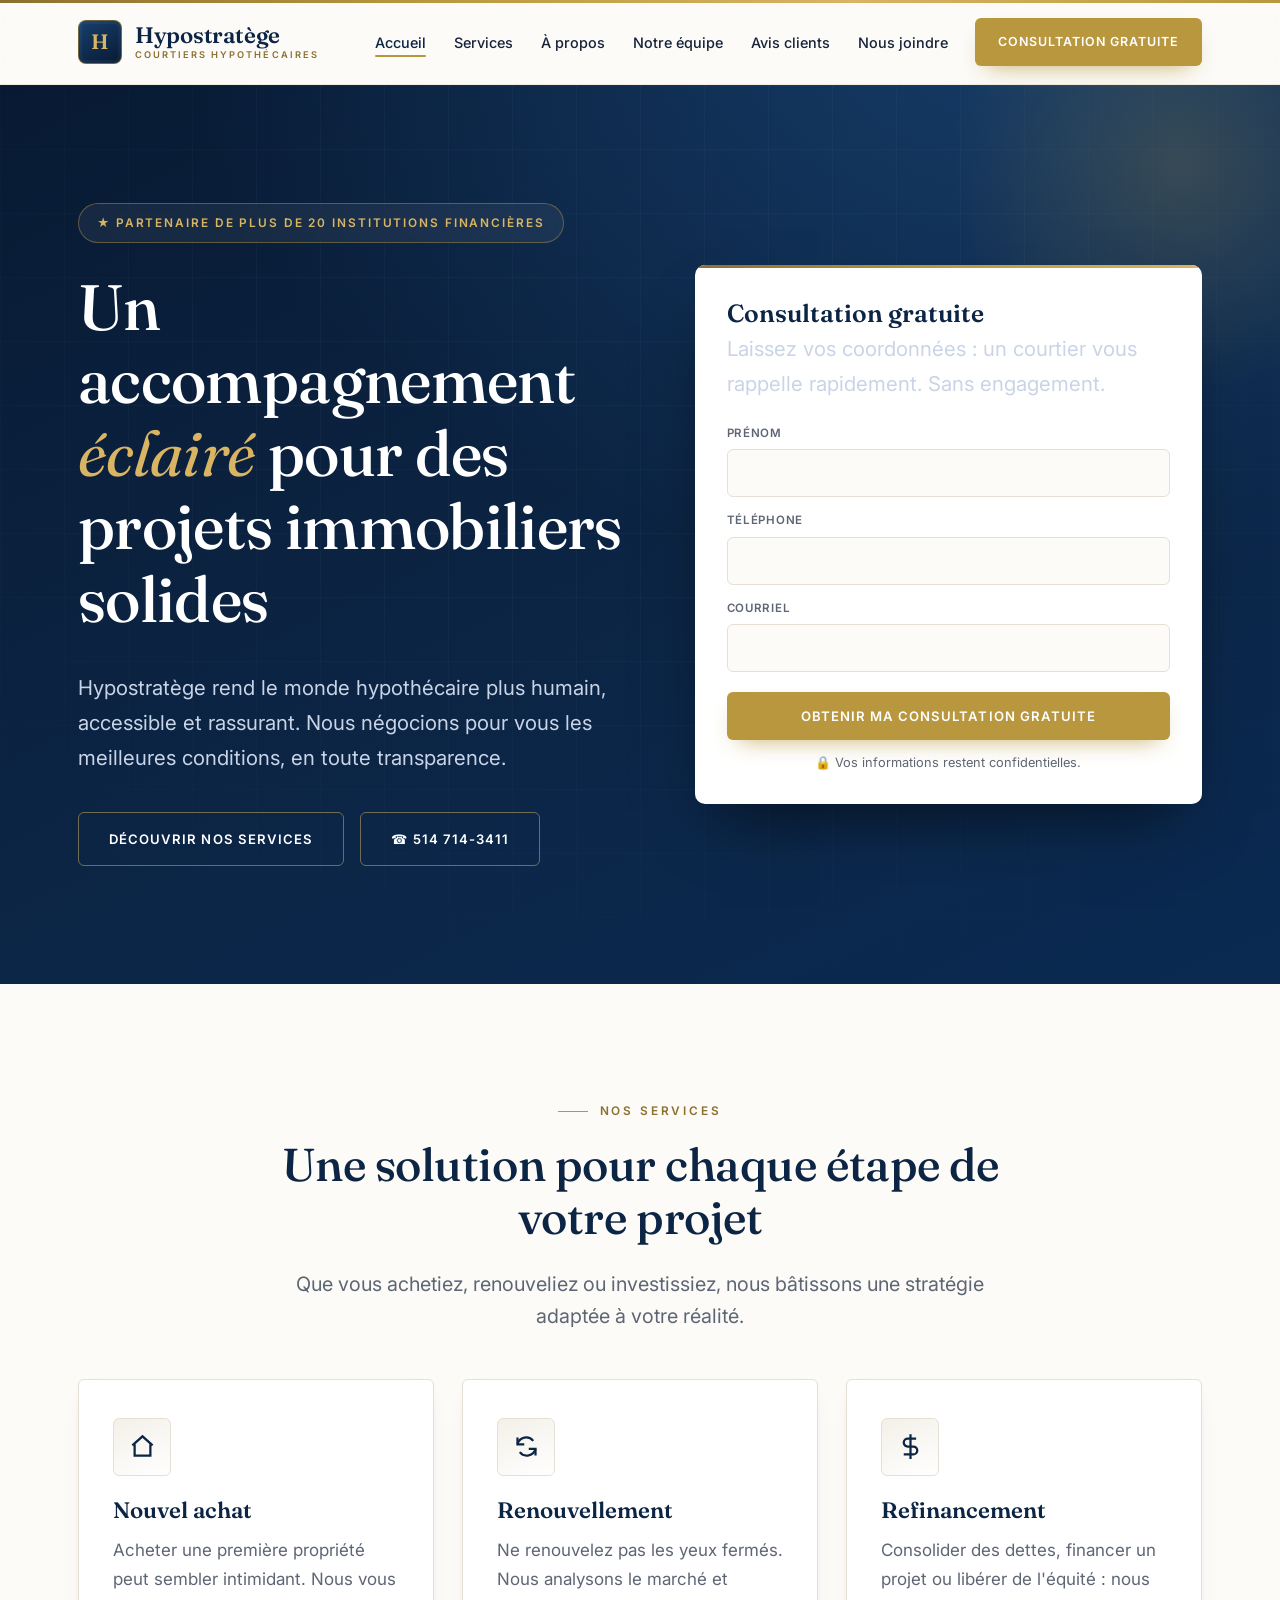
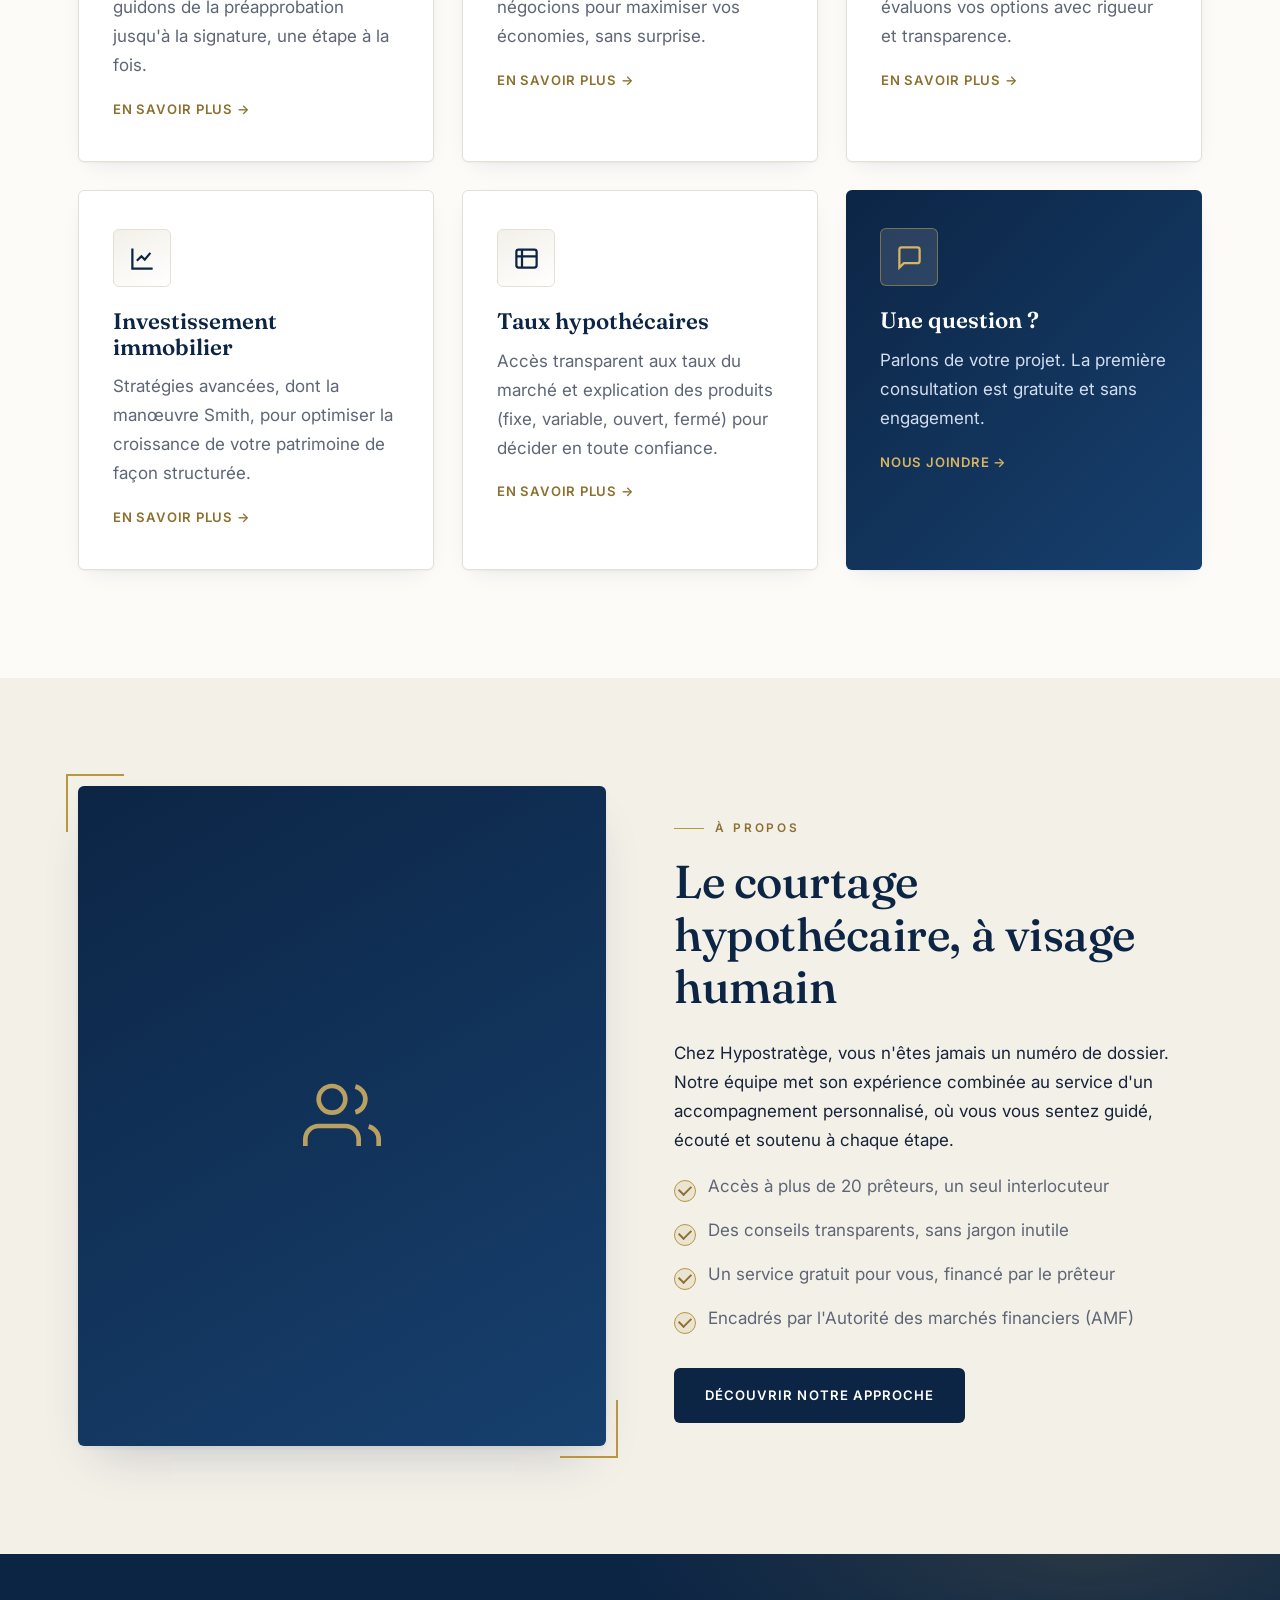
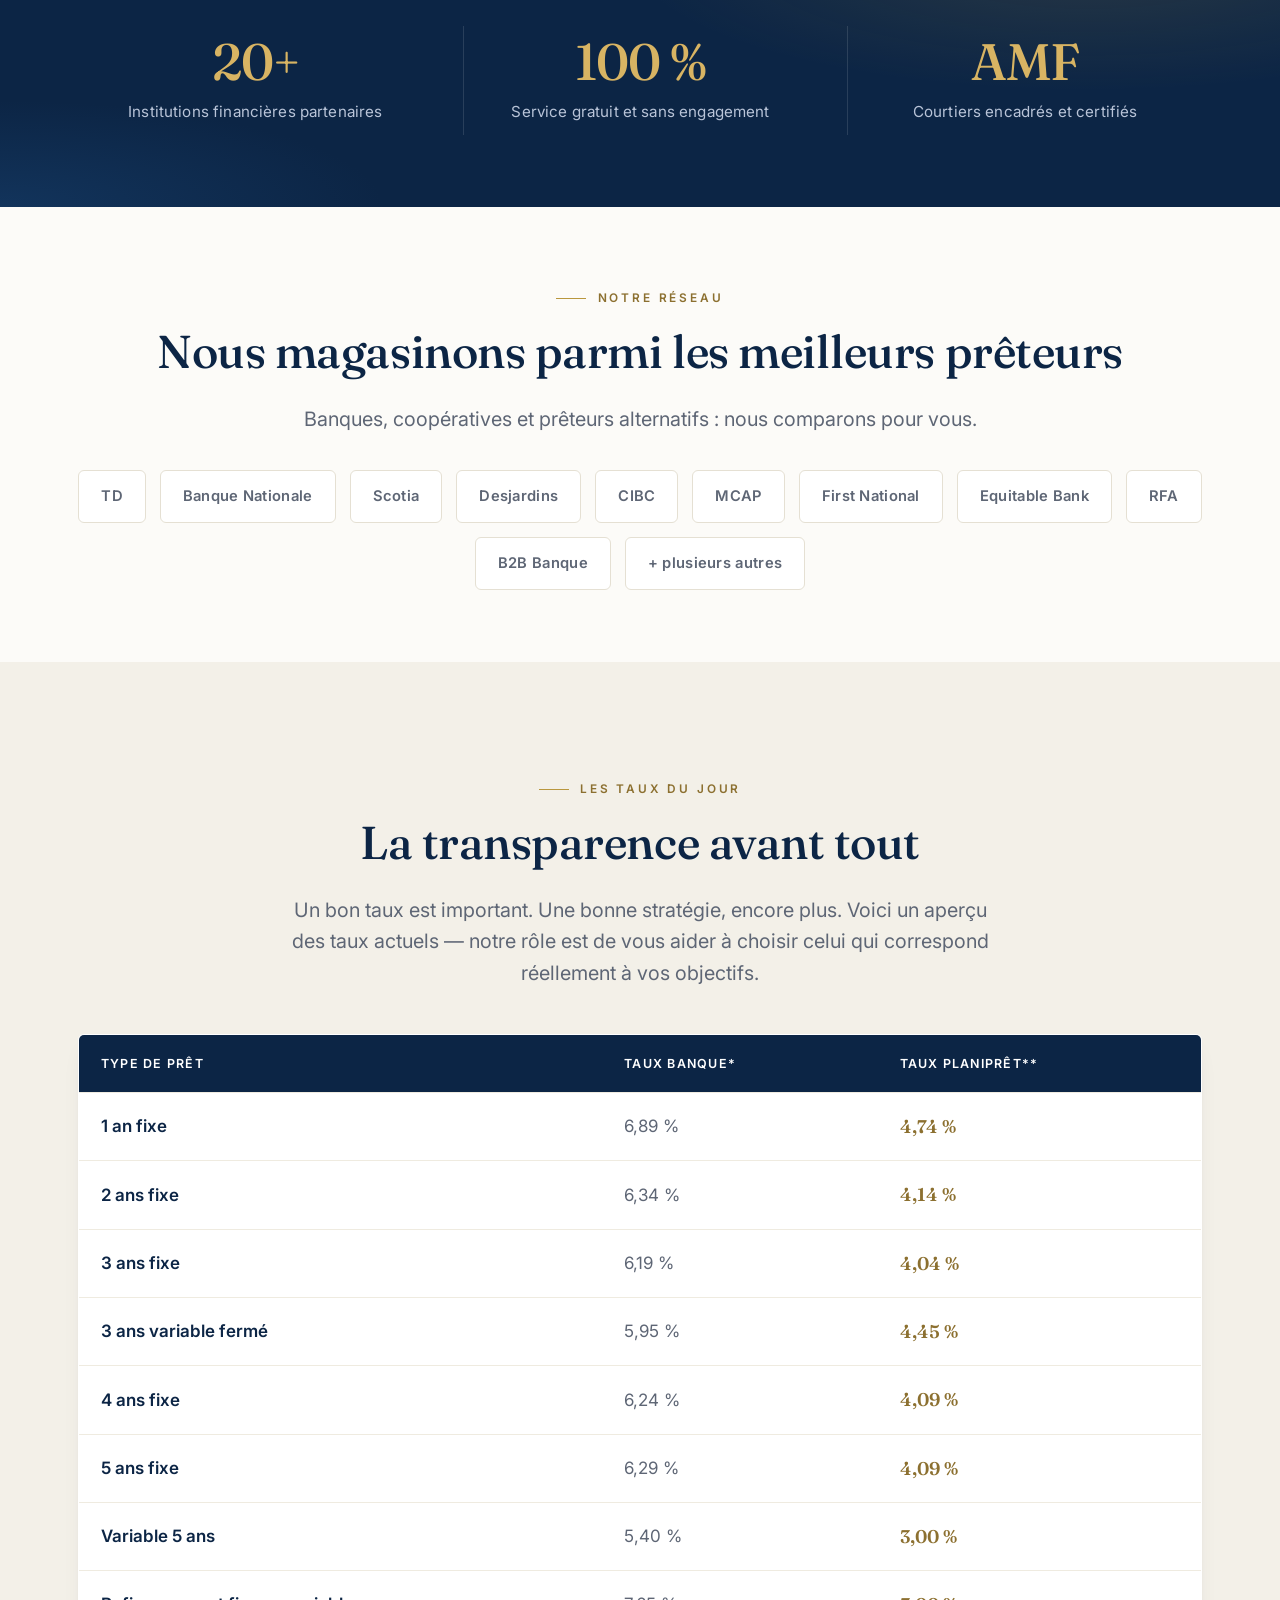
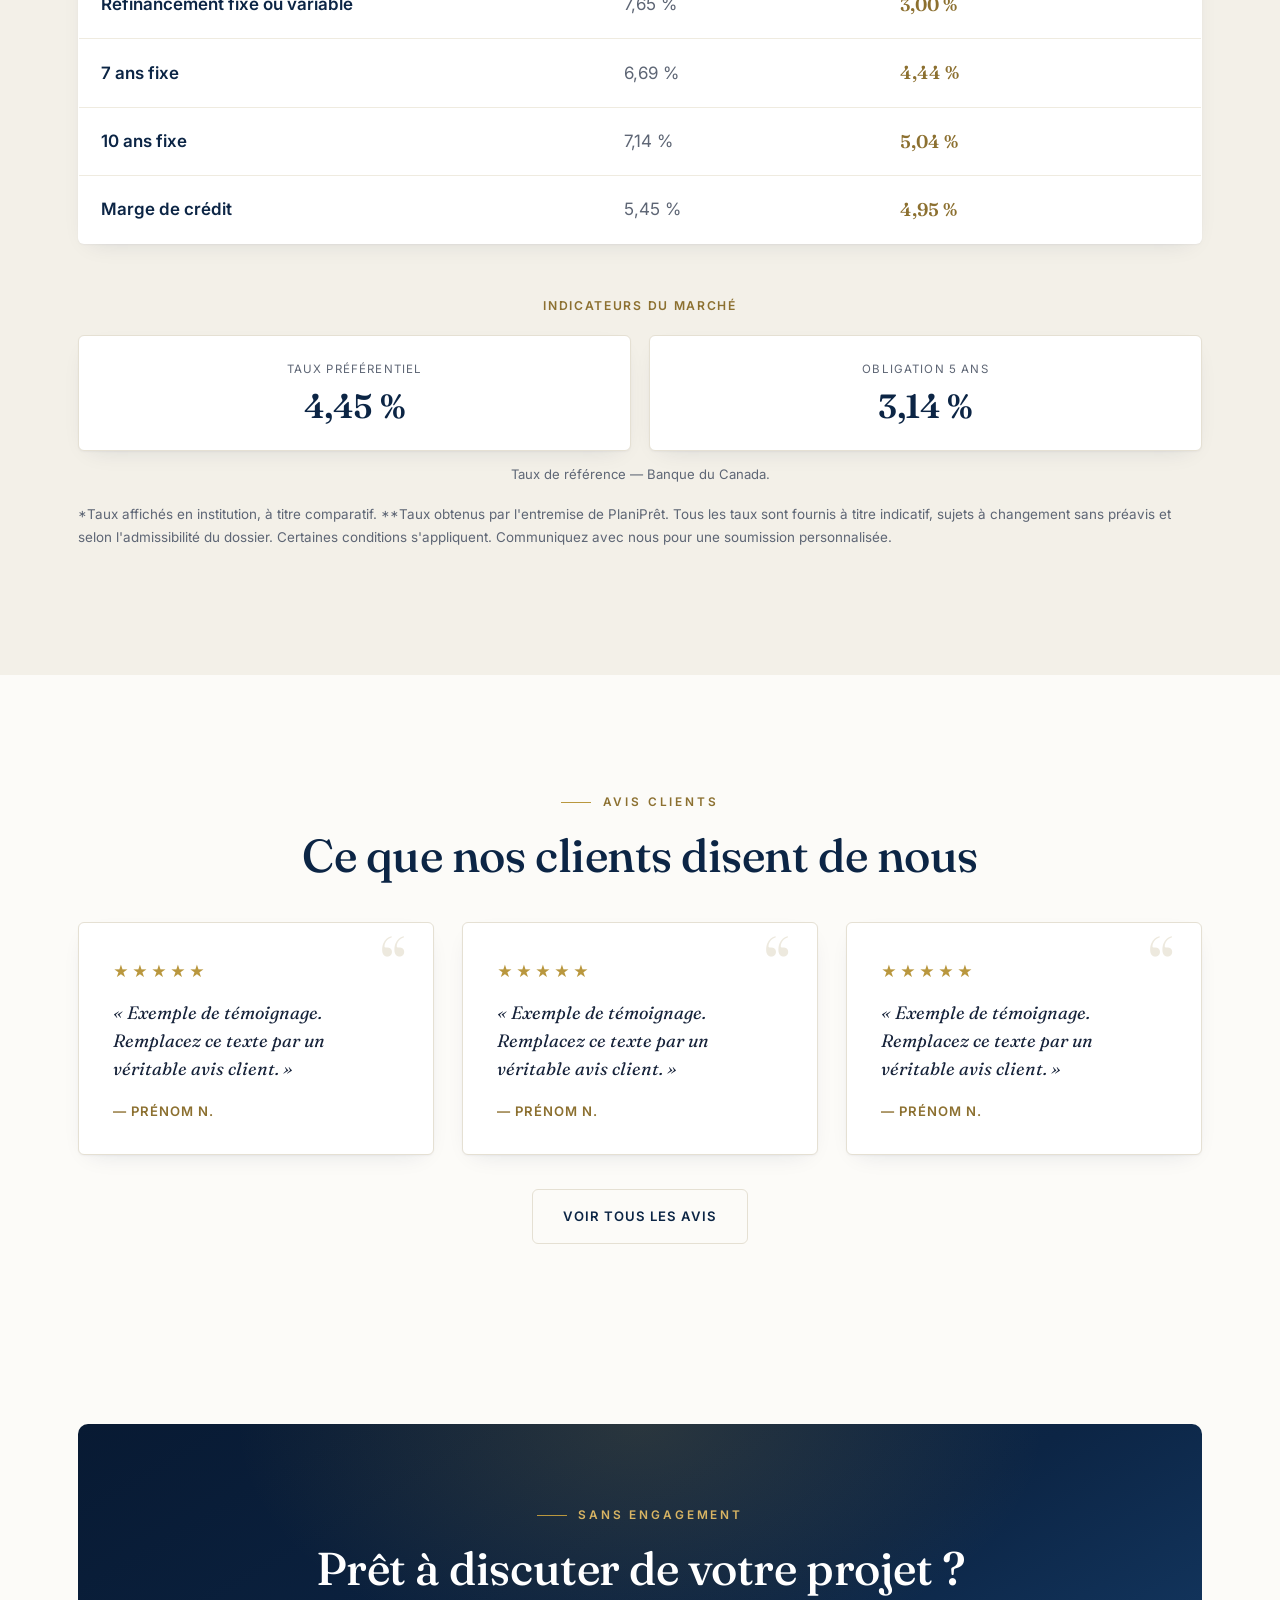
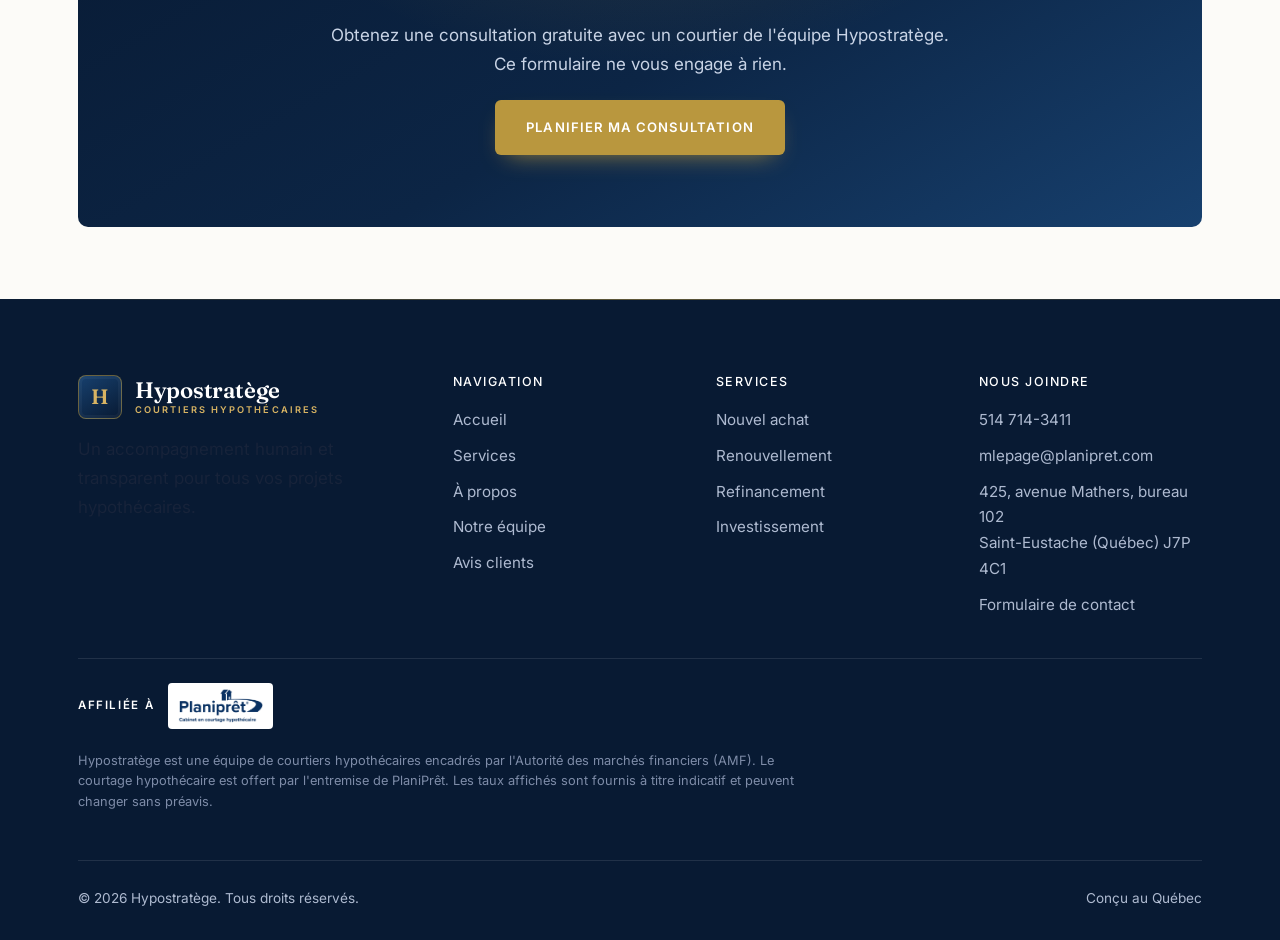
==== index.html @ 043b0aa4 "Ajoute le logo d'affiliation PlaniPret au pied de page Bloc « Affiliee a » + logo officiel PlaniPret" ====
<!DOCTYPE html>
<html lang="fr">
<head>
  <meta charset="UTF-8" />
  <meta name="viewport" content="width=device-width, initial-scale=1.0" />
  <title>Hypostratège — Courtiers hypothécaires | Accompagnement humain et éclairé</title>
  <meta name="description" content="Hypostratège, votre équipe de courtiers hypothécaires. Achat, renouvellement, refinancement et investissement immobilier. Un accompagnement humain, transparent et sur mesure." />
  <link rel="preconnect" href="https://fonts.googleapis.com" />
  <link rel="preconnect" href="https://fonts.gstatic.com" crossorigin />
  <link href="https://fonts.googleapis.com/css2?family=Fraunces:ital,opsz,wght@0,9..144,400;0,9..144,500;0,9..144,600;1,9..144,400;1,9..144,500&family=Inter:wght@400;500;600;700&display=swap" rel="stylesheet" />
  <link rel="stylesheet" href="/css/styles.css" />
</head>
<body>

  <!-- ===== EN-TÊTE ===== -->
  <header class="site-header">
    <div class="container nav">
      <a href="/" class="brand">
        <span class="brand__mark">H</span>
        <span class="brand__name">Hypostratège<small>Courtiers hypothécaires</small></span>
      </a>
      <button class="nav__toggle" aria-label="Menu"><span></span><span></span><span></span></button>
      <ul class="nav__links">
        <li><a href="/" class="is-active">Accueil</a></li>
        <li><a href="/services/">Services</a></li>
        <li><a href="/a-propos/">À propos</a></li>
        <li><a href="/notre-equipe/">Notre équipe</a></li>
        <li><a href="/avis-clients/">Avis clients</a></li>
        <li><a href="/nous-joindre/">Nous joindre</a></li>
        <li class="nav__cta"><a href="/nous-joindre/" class="btn btn--gold">Consultation gratuite</a></li>
      </ul>
    </div>
  </header>

  <!-- ===== HÉRO ===== -->
  <section class="hero">
    <div class="container hero__grid">
      <div class="hero__content">
        <span class="hero__badge">★ Partenaire de plus de 20 institutions financières</span>
        <h1>Un accompagnement <em>éclairé</em> pour des projets immobiliers solides</h1>
        <p>Hypostratège rend le monde hypothécaire plus humain, accessible et rassurant. Nous négocions pour vous les meilleures conditions, en toute transparence.</p>
        <div class="hero__actions">
          <a href="/services/" class="btn btn--ghost-light">Découvrir nos services</a>
          <a href="tel:+15147143411" class="btn btn--ghost-light">☎ 514 714-3411</a>
        </div>
      </div>

      <!-- Formulaire rapide : conversion directe depuis l'accueil -->
      <div class="hero-form">
        <h3>Consultation gratuite</h3>
        <p class="hero-form__sub">Laissez vos coordonnées : un courtier vous rappelle rapidement. Sans engagement.</p>
        <div class="form__success">✅ Merci ! Votre demande est reçue. Un courtier vous recontacte très bientôt.</div>
        <form id="contact-form" action="https://api.web3forms.com/submit" method="POST">
          <!-- ⬇️ COLLEZ ICI VOTRE CLÉ WEB3FORMS (gratuite, voir README étape 2) -->
          <input type="hidden" name="access_key" value="VOTRE_CLE_WEB3FORMS" />
          <input type="hidden" name="subject" value="Nouvelle demande de consultation — Hypostratège" />
          <input type="checkbox" name="botcheck" style="display:none" tabindex="-1" autocomplete="off" />
          <div class="field">
            <label for="hf-prenom">Prénom</label>
            <input type="text" id="hf-prenom" name="prenom" required />
          </div>
          <div class="field">
            <label for="hf-tel">Téléphone</label>
            <input type="tel" id="hf-tel" name="telephone" required />
          </div>
          <div class="field">
            <label for="hf-courriel">Courriel</label>
            <input type="email" id="hf-courriel" name="courriel" required />
          </div>
          <button type="submit" class="btn btn--gold"
            onclick="if(this.form.access_key.value.indexOf('VOTRE_CLE')!==-1){window.location.href='mailto:emeric.bergevin@hotmail.com?subject=Consultation%20gratuite&body='+encodeURIComponent('Prénom: '+document.getElementById('hf-prenom').value+'\nTéléphone: '+document.getElementById('hf-tel').value+'\nCourriel: '+document.getElementById('hf-courriel').value);return false;}">
            Obtenir ma consultation gratuite
          </button>
          <p class="form__note">🔒 Vos informations restent confidentielles.</p>
        </form>
      </div>
    </div>
  </section>

  <!-- ===== SERVICES ===== -->
  <section class="section" id="services">
    <div class="container">
      <div class="text-center" style="max-width:720px;margin:0 auto 46px;">
        <span class="eyebrow">Nos services</span>
        <h2>Une solution pour chaque étape de votre projet</h2>
        <p class="lead mx-auto">Que vous achetiez, renouveliez ou investissiez, nous bâtissons une stratégie adaptée à votre réalité.</p>
      </div>
      <div class="grid grid--3">
        <div class="card">
          <div class="card__icon"><svg viewBox="0 0 24 24" fill="none" stroke="currentColor" stroke-width="2"><path d="M3 11l9-8 9 8"/><path d="M5 10v10h14V10"/></svg></div>
          <h3>Nouvel achat</h3>
          <p>Acheter une première propriété peut sembler intimidant. Nous vous guidons de la préapprobation jusqu'à la signature, une étape à la fois.</p>
          <a href="/services/" class="card__link">En savoir plus →</a>
        </div>
        <div class="card">
          <div class="card__icon"><svg viewBox="0 0 24 24" fill="none" stroke="currentColor" stroke-width="2"><path d="M4 4v6h6"/><path d="M20 20v-6h-6"/><path d="M4 10a8 8 0 0 1 14-3M20 14a8 8 0 0 1-14 3"/></svg></div>
          <h3>Renouvellement</h3>
          <p>Ne renouvelez pas les yeux fermés. Nous analysons le marché et négocions pour maximiser vos économies, sans surprise.</p>
          <a href="/services/" class="card__link">En savoir plus →</a>
        </div>
        <div class="card">
          <div class="card__icon"><svg viewBox="0 0 24 24" fill="none" stroke="currentColor" stroke-width="2"><path d="M12 1v22"/><path d="M17 5H9.5a3.5 3.5 0 0 0 0 7h5a3.5 3.5 0 0 1 0 7H6"/></svg></div>
          <h3>Refinancement</h3>
          <p>Consolider des dettes, financer un projet ou libérer de l'équité : nous évaluons vos options avec rigueur et transparence.</p>
          <a href="/services/" class="card__link">En savoir plus →</a>
        </div>
        <div class="card">
          <div class="card__icon"><svg viewBox="0 0 24 24" fill="none" stroke="currentColor" stroke-width="2"><path d="M3 3v18h18"/><path d="M7 14l4-4 3 3 5-6"/></svg></div>
          <h3>Investissement immobilier</h3>
          <p>Stratégies avancées, dont la manœuvre Smith, pour optimiser la croissance de votre patrimoine de façon structurée.</p>
          <a href="/services/" class="card__link">En savoir plus →</a>
        </div>
        <div class="card">
          <div class="card__icon"><svg viewBox="0 0 24 24" fill="none" stroke="currentColor" stroke-width="2"><rect x="3" y="4" width="18" height="16" rx="2"/><path d="M3 10h18M8 4v16"/></svg></div>
          <h3>Taux hypothécaires</h3>
          <p>Accès transparent aux taux du marché et explication des produits (fixe, variable, ouvert, fermé) pour décider en toute confiance.</p>
          <a href="/services/" class="card__link">En savoir plus →</a>
        </div>
        <div class="card" style="background:linear-gradient(135deg,var(--royal),var(--royal-light));border:0;color:#fff;">
          <div class="card__icon" style="background:rgba(255,255,255,.12);border-color:rgba(200,162,75,.5);color:var(--gold-light);"><svg viewBox="0 0 24 24" fill="none" stroke="currentColor" stroke-width="2"><path d="M21 15a2 2 0 0 1-2 2H7l-4 4V5a2 2 0 0 1 2-2h14a2 2 0 0 1 2 2z"/></svg></div>
          <h3 style="color:#fff;">Une question ?</h3>
          <p style="color:#D4DEF0;">Parlons de votre projet. La première consultation est gratuite et sans engagement.</p>
          <a href="/nous-joindre/" class="card__link" style="color:var(--gold-light);">Nous joindre →</a>
        </div>
      </div>
    </div>
  </section>

  <!-- ===== À PROPOS (split) ===== -->
  <section class="section section--cloud">
    <div class="container split">
      <div class="split__media">
        <!-- Remplacez par une photo : <img src="/assets/images/equipe.jpg" alt="L'équipe Hypostratège"> -->
        <svg viewBox="0 0 24 24" width="80" height="80" fill="none" stroke="currentColor" stroke-width="1.4"><path d="M17 21v-2a4 4 0 0 0-4-4H5a4 4 0 0 0-4 4v2"/><circle cx="9" cy="7" r="4"/><path d="M23 21v-2a4 4 0 0 0-3-3.87M16 3.13a4 4 0 0 1 0 7.75"/></svg>
      </div>
      <div>
        <span class="eyebrow">À propos</span>
        <h2>Le courtage hypothécaire, à visage humain</h2>
        <p>Chez Hypostratège, vous n'êtes jamais un numéro de dossier. Notre équipe met son expérience combinée au service d'un accompagnement personnalisé, où vous vous sentez guidé, écouté et soutenu à chaque étape.</p>
        <ul class="list-check">
          <li>Accès à plus de 20 prêteurs, un seul interlocuteur</li>
          <li>Des conseils transparents, sans jargon inutile</li>
          <li>Un service gratuit pour vous, financé par le prêteur</li>
          <li>Encadrés par l'Autorité des marchés financiers (AMF)</li>
        </ul>
        <a href="/a-propos/" class="btn btn--royal" style="margin-top:10px;">Découvrir notre approche</a>
      </div>
    </div>
  </section>

  <!-- ===== STATISTIQUES ===== -->
  <section class="section section--royal section--tight">
    <div class="container">
      <div class="stats">
        <div><div class="stat__num">20+</div><div class="stat__label">Institutions financières partenaires</div></div>
        <div><div class="stat__num">100 %</div><div class="stat__label">Service gratuit et sans engagement</div></div>
        <div><div class="stat__num">AMF</div><div class="stat__label">Courtiers encadrés et certifiés</div></div>
      </div>
    </div>
  </section>

  <!-- ===== PRÊTEURS ===== -->
  <section class="section section--tight">
    <div class="container text-center">
      <span class="eyebrow">Notre réseau</span>
      <h2>Nous magasinons parmi les meilleurs prêteurs</h2>
      <p class="lead mx-auto" style="margin-bottom:34px;">Banques, coopératives et prêteurs alternatifs : nous comparons pour vous.</p>
      <div class="logos">
        <span>TD</span><span>Banque Nationale</span><span>Scotia</span><span>Desjardins</span>
        <span>CIBC</span><span>MCAP</span><span>First National</span><span>Equitable Bank</span>
        <span>RFA</span><span>B2B Banque</span><span>+ plusieurs autres</span>
      </div>
    </div>
  </section>

  <!-- ===== TAUX ===== -->
  <section class="section section--cloud" id="taux">
    <div class="container">
      <div class="text-center" style="max-width:700px;margin:0 auto 44px;">
        <span class="eyebrow">Les taux du jour</span>
        <h2>La transparence avant tout</h2>
        <p class="lead mx-auto">Un bon taux est important. Une bonne stratégie, encore plus. Voici un aperçu des taux actuels — notre rôle est de vous aider à choisir celui qui correspond réellement à vos objectifs.</p>
      </div>

      <!-- Tableau comparatif — lu dans le Google Sheet (modifiable sans code) -->
      <table class="rates">
        <thead>
          <tr><th>Type de prêt</th><th>Taux banque*</th><th>Taux PlaniPrêt**</th></tr>
        </thead>
        <tbody id="rates-body">
          <tr><td>1 an fixe</td><td class="rate-bank">6,89 %</td><td><strong>4,74 %</strong></td></tr>
          <tr><td>2 ans fixe</td><td class="rate-bank">6,34 %</td><td><strong>4,14 %</strong></td></tr>
          <tr><td>3 ans fixe</td><td class="rate-bank">6,19 %</td><td><strong>4,04 %</strong></td></tr>
          <tr><td>3 ans variable fermé</td><td class="rate-bank">5,95 %</td><td><strong>4,45 %</strong></td></tr>
          <tr><td>4 ans fixe</td><td class="rate-bank">6,24 %</td><td><strong>4,09 %</strong></td></tr>
          <tr><td>5 ans fixe</td><td class="rate-bank">6,29 %</td><td><strong>4,09 %</strong></td></tr>
          <tr><td>Variable 5 ans</td><td class="rate-bank">5,40 %</td><td><strong>3,00 %</strong></td></tr>
          <tr><td>Refinancement fixe ou variable</td><td class="rate-bank">7,65 %</td><td><strong>3,00 %</strong></td></tr>
          <tr><td>7 ans fixe</td><td class="rate-bank">6,69 %</td><td><strong>4,44 %</strong></td></tr>
          <tr><td>10 ans fixe</td><td class="rate-bank">7,14 %</td><td><strong>5,04 %</strong></td></tr>
          <tr><td>Marge de crédit</td><td class="rate-bank">5,45 %</td><td><strong>4,95 %</strong></td></tr>
        </tbody>
      </table>
      <p class="rate-source" id="rate-taux-source"></p>

      <!-- Indicateurs de référence — mis à jour automatiquement (Banque du Canada) -->
      <p class="rate-block-title" style="margin-top:52px;">Indicateurs du marché</p>
      <div class="rate-chips">
        <div class="rate-chip"><span class="rate-chip__label">Taux préférentiel</span><span class="rate-chip__value" data-marche="prime">4,45 %</span></div>
        <div class="rate-chip"><span class="rate-chip__label">Obligation 5 ans</span><span class="rate-chip__value" data-marche="obligation_5ans">3,14 %</span></div>
      </div>
      <p class="rate-source" id="rate-marche-source">Taux de référence — Banque du Canada.</p>

      <p class="rates-note">*Taux affichés en institution, à titre comparatif. **Taux obtenus par l'entremise de PlaniPrêt. Tous les taux sont fournis à titre indicatif, sujets à changement sans préavis et selon l'admissibilité du dossier. Certaines conditions s'appliquent. Communiquez avec nous pour une soumission personnalisée.</p>
    </div>
  </section>

  <!-- ===== TÉMOIGNAGES ===== -->
  <section class="section">
    <div class="container">
      <div class="text-center" style="margin-bottom:40px;">
        <span class="eyebrow">Avis clients</span>
        <h2>Ce que nos clients disent de nous</h2>
      </div>
      <div class="grid grid--3">
        <div class="quote"><div class="quote__stars">★★★★★</div><p>« Exemple de témoignage. Remplacez ce texte par un véritable avis client. »</p><div class="quote__author">— Prénom N.</div></div>
        <div class="quote"><div class="quote__stars">★★★★★</div><p>« Exemple de témoignage. Remplacez ce texte par un véritable avis client. »</p><div class="quote__author">— Prénom N.</div></div>
        <div class="quote"><div class="quote__stars">★★★★★</div><p>« Exemple de témoignage. Remplacez ce texte par un véritable avis client. »</p><div class="quote__author">— Prénom N.</div></div>
      </div>
      <div class="text-center" style="margin-top:34px;"><a href="/avis-clients/" class="btn btn--ghost">Voir tous les avis</a></div>
    </div>
  </section>

  <!-- ===== CTA FINAL ===== -->
  <section class="section section--tight">
    <div class="container">
      <div class="cta-band">
        <span class="eyebrow" style="color:var(--gold-light);">Sans engagement</span>
        <h2>Prêt à discuter de votre projet ?</h2>
        <p>Obtenez une consultation gratuite avec un courtier de l'équipe Hypostratège. Ce formulaire ne vous engage à rien.</p>
        <div style="margin-top:22px;"><a href="/nous-joindre/" class="btn btn--gold">Planifier ma consultation</a></div>
      </div>
    </div>
  </section>

  <!-- ===== PIED DE PAGE ===== -->
  <footer class="site-footer">
    <div class="container">
      <div class="footer-grid">
        <div class="footer-brand">
          <a href="/" class="brand"><span class="brand__mark">H</span><span class="brand__name">Hypostratège<small>Courtiers hypothécaires</small></span></a>
          <p style="margin-top:16px;max-width:34ch;">Un accompagnement humain et transparent pour tous vos projets hypothécaires.</p>
        </div>
        <div>
          <h4>Navigation</h4>
          <ul>
            <li><a href="/">Accueil</a></li>
            <li><a href="/services/">Services</a></li>
            <li><a href="/a-propos/">À propos</a></li>
            <li><a href="/notre-equipe/">Notre équipe</a></li>
            <li><a href="/avis-clients/">Avis clients</a></li>
          </ul>
        </div>
        <div>
          <h4>Services</h4>
          <ul>
            <li><a href="/services/">Nouvel achat</a></li>
            <li><a href="/services/">Renouvellement</a></li>
            <li><a href="/services/">Refinancement</a></li>
            <li><a href="/services/">Investissement</a></li>
          </ul>
        </div>
        <div>
          <h4>Nous joindre</h4>
          <ul>
            <li><a href="tel:+15147143411">514 714-3411</a></li>
            <li><a href="mailto:mlepage@planipret.com">mlepage@planipret.com</a></li>
            <li>425, avenue Mathers, bureau 102<br>Saint-Eustache (Québec) J7P 4C1</li>
            <li><a href="/nous-joindre/">Formulaire de contact</a></li>
          </ul>
        </div>
      </div>
      <div class="planipret-affiliation"><span>Affiliée à</span><img src="/assets/images/logo-planipret.jpg" alt="Planiprêt — Cabinet en courtage hypothécaire" /></div>
      <p class="footer-disclaimer">Hypostratège est une équipe de courtiers hypothécaires encadrés par l'Autorité des marchés financiers (AMF). Le courtage hypothécaire est offert par l'entremise de PlaniPrêt. Les taux affichés sont fournis à titre indicatif et peuvent changer sans préavis.</p>
      <div class="footer-bottom">
        <span>© <span id="year">2026</span> Hypostratège. Tous droits réservés.</span>
        <span>Conçu au Québec</span>
      </div>
    </div>
  </footer>

  <script src="/js/main.js"></script>
  <script src="/js/rates.js"></script>
</body>
</html>
---- css/styles.css ----
/* =========================================================
   Hypostratège — Feuille de style principale
   Direction artistique : cabinet privé / étude d'avocats
   Palette : navy profond + or patiné sur base ivoire
   Typo : Fraunces (serif éditorial) + Inter (interface)
   ========================================================= */

:root {
  /* Couleurs */
  --royal: #0C2545;
  --royal-dark: #081A33;
  --royal-light: #17406E;
  --gold: #B9973E;
  --gold-light: #D8B463;
  --gold-dark: #8C7030;
  --ink: #17233A;
  --muted: #5E6675;
  --paper: #FCFBF8;
  --cloud: #F3F0E8;
  --stone: #EDE9DE;
  --line: #E5E0D3;
  --line-soft: #EFEBE0;

  /* Rayons & ombres */
  --radius: 6px;
  --radius-lg: 10px;
  --shadow-sm: 0 1px 2px rgba(12,37,69,.04), 0 8px 24px -12px rgba(12,37,69,.14);
  --shadow: 0 2px 4px rgba(12,37,69,.05), 0 24px 48px -20px rgba(12,37,69,.22);

  /* Layout */
  --max: 1180px;

  /* Typographie */
  --font-display: 'Fraunces', 'Georgia', 'Times New Roman', serif;
  --font-sans: 'Inter', system-ui, -apple-system, 'Segoe UI', sans-serif;

  /* Rythme */
  --ease: cubic-bezier(.22,.61,.36,1);
}

* { box-sizing: border-box; }

html { scroll-behavior: smooth; }

body {
  margin: 0;
  font-family: var(--font-sans);
  color: var(--ink);
  background: var(--paper);
  line-height: 1.7;
  font-size: 17px;
  -webkit-font-smoothing: antialiased;
  text-rendering: optimizeLegibility;
}

/* Fine ligne d'or en haut de page (signature discrète) */
body::before {
  content: "";
  position: fixed; top: 0; left: 0; right: 0; height: 3px; z-index: 100;
  background: linear-gradient(90deg, var(--gold-dark), var(--gold), var(--gold-light), var(--gold));
}

h1, h2, h3, h4 {
  font-family: var(--font-display);
  color: var(--royal);
  line-height: 1.14;
  margin: 0 0 .55em;
  font-weight: 500;
  letter-spacing: -0.01em;
  font-optical-sizing: auto;
}

h1 { font-size: clamp(2.4rem, 5.2vw, 4rem); font-weight: 500; }
h2 { font-size: clamp(1.9rem, 3.6vw, 2.9rem); }
h3 { font-size: 1.4rem; font-weight: 600; letter-spacing: 0; }

p { margin: 0 0 1.1rem; color: var(--ink); }

a { color: var(--royal-light); text-decoration: none; transition: color .2s var(--ease); }
a:hover { color: var(--gold-dark); }

img { max-width: 100%; display: block; }

.container {
  width: 100%;
  max-width: var(--max);
  margin: 0 auto;
  padding: 0 28px;
}

.section { padding: 108px 0; }
.section--tight { padding: 72px 0; }
.section--cloud { background: var(--cloud); }
.section--royal { background: var(--royal); color: #fff; position: relative; overflow: hidden; }
.section--royal::before {
  content: ""; position: absolute; inset: 0;
  background:
    radial-gradient(60% 90% at 85% 0%, rgba(184,151,62,.16), transparent 60%),
    radial-gradient(50% 70% at 0% 100%, rgba(23,64,110,.55), transparent 60%);
  pointer-events: none;
}
.section--royal > * { position: relative; z-index: 1; }
.section--royal h2, .section--royal h3 { color: #fff; }
.section--royal p { color: #C4CFE2; }

/* Surligne éditoriale */
.eyebrow {
  display: inline-flex;
  align-items: center;
  gap: .7rem;
  font-family: var(--font-sans);
  font-size: .74rem;
  letter-spacing: .24em;
  text-transform: uppercase;
  color: var(--gold-dark);
  font-weight: 600;
  margin-bottom: 1.1rem;
}
.eyebrow::before {
  content: "";
  width: 30px; height: 1px;
  background: var(--gold);
  display: inline-block;
}
.section--royal .eyebrow { color: var(--gold-light); }
.section--royal .eyebrow::before { background: var(--gold-light); }

.lead { font-size: 1.24rem; line-height: 1.6; color: var(--muted); max-width: 760px; font-weight: 400; }
.section--royal .lead { color: #C4CFE2; }

.text-center { text-align: center; }
.text-center .eyebrow { justify-content: center; }
.mx-auto { margin-left: auto; margin-right: auto; }

/* ---------- Boutons ---------- */
.btn {
  position: relative;
  display: inline-flex;
  align-items: center;
  gap: .55rem;
  font-family: var(--font-sans);
  font-weight: 600;
  font-size: .82rem;
  letter-spacing: .08em;
  text-transform: uppercase;
  padding: 15px 30px;
  border-radius: var(--radius);
  border: 1px solid transparent;
  cursor: pointer;
  transition: transform .25s var(--ease), box-shadow .25s var(--ease), background .25s var(--ease), color .25s var(--ease), border-color .25s var(--ease);
}
.btn--gold { background: var(--gold); color: #fff; box-shadow: 0 10px 24px -12px rgba(184,151,62,.9); }
.btn--gold:hover { background: var(--gold-dark); color: #fff; transform: translateY(-2px); box-shadow: 0 16px 30px -12px rgba(184,151,62,.9); }
.btn--royal { background: var(--royal); color: #fff; }
.btn--royal:hover { background: var(--royal-light); color: #fff; transform: translateY(-2px); }
.btn--ghost { background: transparent; color: var(--royal); border-color: var(--line); }
.btn--ghost:hover { background: var(--royal); color: #fff; border-color: var(--royal); }
.btn--ghost-light { background: transparent; color: #fff; border-color: rgba(216,180,99,.5); }
.btn--ghost-light:hover { background: var(--gold); color: #fff; border-color: var(--gold); }

/* ---------- En-tête / navigation ---------- */
.site-header {
  position: sticky;
  top: 0;
  z-index: 50;
  background: rgba(252,251,248,.82);
  backdrop-filter: saturate(180%) blur(14px);
  border-bottom: 1px solid var(--line-soft);
}
.nav {
  display: flex;
  align-items: center;
  justify-content: space-between;
  height: 84px;
}
.brand {
  display: flex;
  align-items: center;
  gap: .8rem;
  font-family: var(--font-display);
  font-weight: 600;
  font-size: 1.4rem;
  color: var(--royal);
  letter-spacing: -0.01em;
}
.brand:hover { color: var(--royal); }
.brand__mark {
  width: 44px; height: 44px;
  border-radius: 8px;
  background: linear-gradient(150deg, var(--royal-light), var(--royal-dark));
  color: var(--gold-light);
  display: grid; place-items: center;
  font-family: var(--font-display);
  font-weight: 600; font-size: 1.3rem;
  border: 1px solid rgba(184,151,62,.55);
  box-shadow: inset 0 0 0 3px rgba(255,255,255,.04);
}
.brand__name { line-height: 1.05; }
.brand__name small { display: block; font-family: var(--font-sans); font-size: .58rem; letter-spacing: .22em; text-transform: uppercase; color: var(--gold-dark); font-weight: 600; margin-top: 3px; }

.nav__links {
  display: flex;
  align-items: center;
  gap: 2px;
  list-style: none;
  margin: 0; padding: 0;
}
.nav__links a:not(.btn) {
  position: relative;
  font-family: var(--font-sans);
  font-weight: 500;
  font-size: .9rem;
  color: var(--ink);
  padding: 10px 13px;
}
.nav__links a:not(.btn)::after {
  content: ""; position: absolute; left: 13px; right: 13px; bottom: 4px;
  height: 1.5px; background: var(--gold); border-radius: 2px;
  transform: scaleX(0); transform-origin: left; transition: transform .28s var(--ease);
}
.nav__links a:not(.btn):hover { color: var(--royal); }
.nav__links a:not(.btn):hover::after { transform: scaleX(1); }
.nav__links a.is-active { color: var(--royal); }
.nav__links a.is-active::after { transform: scaleX(1); }
.nav__cta { margin-left: 12px; }
.nav__cta a { font-size: .78rem; padding: 12px 22px; }

.nav__toggle {
  display: none;
  background: none; border: 0; cursor: pointer;
  width: 46px; height: 46px;
  flex-direction: column; gap: 5px; justify-content: center; align-items: center;
}
.nav__toggle span { width: 26px; height: 2px; background: var(--royal); border-radius: 2px; transition: transform .25s var(--ease), opacity .2s var(--ease); }
.nav__toggle.is-open span:nth-child(1) { transform: translateY(7px) rotate(45deg); }
.nav__toggle.is-open span:nth-child(2) { opacity: 0; }
.nav__toggle.is-open span:nth-child(3) { transform: translateY(-7px) rotate(-45deg); }

/* ---------- Héro ---------- */
.hero {
  position: relative;
  background:
    radial-gradient(120% 120% at 80% -10%, rgba(23,64,110,.9), transparent 55%),
    linear-gradient(155deg, var(--royal-dark) 0%, var(--royal) 55%, #0A2A52 100%);
  color: #fff;
  overflow: hidden;
}
/* Trame de lignes fines très discrète */
.hero::before {
  content: ""; position: absolute; inset: 0;
  background-image:
    linear-gradient(rgba(255,255,255,.028) 1px, transparent 1px),
    linear-gradient(90deg, rgba(255,255,255,.028) 1px, transparent 1px);
  background-size: 64px 64px;
  mask-image: radial-gradient(80% 80% at 50% 30%, #000 40%, transparent 100%);
}
.hero::after {
  content: "";
  position: absolute; right: -140px; top: -160px;
  width: 480px; height: 480px; border-radius: 50%;
  background: radial-gradient(circle, rgba(184,151,62,.22), transparent 68%);
}
.hero .container { position: relative; z-index: 1; padding-top: 118px; padding-bottom: 118px; }
.hero h1 { color: #fff; max-width: 15ch; }
.hero h1 em { font-style: italic; color: var(--gold-light); font-weight: 400; }
.hero p { color: #C9D4E6; font-size: 1.28rem; max-width: 580px; }
.hero__actions { display: flex; gap: 16px; flex-wrap: wrap; margin-top: 36px; }
.hero__badge {
  display: inline-flex; align-items: center; gap: .55rem;
  background: rgba(255,255,255,.06);
  border: 1px solid rgba(184,151,62,.45);
  color: var(--gold-light);
  font-family: var(--font-sans); font-weight: 600; font-size: .74rem;
  letter-spacing: .16em; text-transform: uppercase;
  padding: 9px 18px; border-radius: 999px; margin-bottom: 28px;
  backdrop-filter: blur(4px);
}

/* Héro en deux colonnes : texte + formulaire rapide */
.hero__grid { display: grid; grid-template-columns: 1.05fr .95fr; gap: 56px; align-items: center; }
.hero__content { max-width: 620px; }

.hero-form {
  position: relative;
  background: #fff; color: var(--ink);
  border-radius: var(--radius-lg);
  padding: 34px 32px 30px;
  box-shadow: 0 34px 64px -26px rgba(0,0,0,.6);
  overflow: hidden;
}
.hero-form::before { content: ""; position: absolute; top: 0; left: 0; right: 0; height: 3px; background: linear-gradient(90deg, var(--gold-dark), var(--gold), var(--gold-light)); }
.hero-form h3 { color: var(--royal); font-size: 1.55rem; margin-bottom: .3rem; }
.hero-form__sub { color: var(--muted); font-size: .96rem; margin-bottom: 22px; }
.hero-form .field { margin-bottom: 14px; }
.hero-form label { display: block; font-family: var(--font-sans); font-weight: 600; font-size: .72rem; letter-spacing: .06em; text-transform: uppercase; color: var(--muted); margin-bottom: 6px; }
.hero-form input {
  width: 100%; padding: 13px 15px; border: 1px solid var(--line); border-radius: var(--radius);
  font-family: var(--font-sans); font-size: 1rem; background: var(--paper); color: var(--ink);
  transition: border-color .2s var(--ease), box-shadow .2s var(--ease), background .2s var(--ease);
}
.hero-form input:focus { outline: none; border-color: var(--gold); background: #fff; box-shadow: 0 0 0 3px rgba(184,151,62,.15); }
.hero-form .btn { width: 100%; justify-content: center; margin-top: 6px; }
.hero-form .form__note { font-size: .8rem; color: var(--muted); text-align: center; margin: 12px 0 0; }
.hero-form .form__success { display: none; background: #EEF6EF; border: 1px solid #BBE0C1; color: #1C6B30; padding: 13px 15px; border-radius: var(--radius); margin-bottom: 14px; font-size: .94rem; }

/* ---------- Grilles / cartes ---------- */
.grid { display: grid; gap: 28px; }
.grid--2 { grid-template-columns: repeat(2, 1fr); }
.grid--3 { grid-template-columns: repeat(3, 1fr); }
.grid--4 { grid-template-columns: repeat(4, 1fr); }

.card {
  position: relative;
  background: #fff;
  border: 1px solid var(--line);
  border-radius: var(--radius);
  padding: 38px 34px;
  box-shadow: var(--shadow-sm);
  transition: transform .3s var(--ease), box-shadow .3s var(--ease), border-color .3s var(--ease);
  overflow: hidden;
}
/* Filet d'or qui se révèle en haut de la carte */
.card::before {
  content: ""; position: absolute; top: 0; left: 0; right: 0; height: 2px;
  background: linear-gradient(90deg, var(--gold), var(--gold-light));
  transform: scaleX(0); transform-origin: left; transition: transform .35s var(--ease);
}
.card:hover { transform: translateY(-6px); box-shadow: var(--shadow); border-color: var(--line-soft); }
.card:hover::before { transform: scaleX(1); }
.card__icon {
  width: 58px; height: 58px; border-radius: var(--radius);
  background: linear-gradient(155deg, var(--cloud), #fff); color: var(--royal);
  display: grid; place-items: center; margin-bottom: 22px;
  border: 1px solid var(--line);
  transition: color .3s var(--ease), background .3s var(--ease);
}
.card:hover .card__icon { color: var(--gold-dark); }
.card__icon svg { width: 27px; height: 27px; }
.card h3 { color: var(--royal); }
.card p { color: var(--muted); margin-bottom: 0; }
.card__link { display: inline-flex; align-items: center; gap: .35rem; margin-top: 18px; font-family: var(--font-sans); font-weight: 600; font-size: .82rem; letter-spacing: .06em; text-transform: uppercase; color: var(--gold-dark); }
.card__link:hover { gap: .6rem; color: var(--gold-dark); }

/* ---------- Split (image + texte) ---------- */
.split { display: grid; grid-template-columns: 1fr 1fr; gap: 68px; align-items: center; }
.split__media {
  position: relative;
  aspect-ratio: 4 / 5;
  border-radius: var(--radius);
  background: linear-gradient(150deg, var(--royal), var(--royal-light));
  box-shadow: var(--shadow);
  display: grid; place-items: center;
  color: rgba(216,180,99,.85);
}
.split__media img { width: 100%; height: 100%; object-fit: cover; border-radius: inherit; }
/* Cadres d'angle dorés (motif architectural) */
.split__media::before,
.split__media::after {
  content: ""; position: absolute; width: 56px; height: 56px; pointer-events: none;
}
.split__media::before { top: -12px; left: -12px; border-top: 2px solid var(--gold); border-left: 2px solid var(--gold); }
.split__media::after { bottom: -12px; right: -12px; border-bottom: 2px solid var(--gold); border-right: 2px solid var(--gold); }

/* ---------- Stats ---------- */
.stats { display: grid; grid-template-columns: repeat(3, 1fr); gap: 30px; }
.stats > div { text-align: center; padding: 10px; }
.stats > div + div { border-left: 1px solid rgba(255,255,255,.12); }
.stat__num { font-family: var(--font-display); font-weight: 500; font-size: 3.2rem; color: var(--gold-light); line-height: 1; letter-spacing: -0.02em; }
.stat__label { color: #B9C4D8; font-size: .95rem; margin-top: 12px; letter-spacing: .01em; }

/* ---------- Équipe ---------- */
.team-card { text-align: center; }
.team-card__photo {
  position: relative;
  width: 100%; aspect-ratio: 1 / 1; border-radius: var(--radius);
  background: linear-gradient(150deg, var(--royal), var(--royal-light));
  display: grid; place-items: center;
  color: var(--gold-light); font-family: var(--font-display); font-size: 3rem; font-weight: 500;
  margin-bottom: 22px; overflow: hidden;
  box-shadow: var(--shadow-sm);
}
.team-card__photo::after {
  content: ""; position: absolute; inset: 0; border: 1px solid rgba(184,151,62,0);
  border-radius: inherit; transition: border-color .3s var(--ease);
}
.team-card__initials { position: absolute; inset: 0; display: grid; place-items: center; }
.team-card__photo img { position: relative; z-index: 1; width: 100%; height: 100%; object-fit: cover; }
.team-card:hover .team-card__photo::after { border-color: rgba(184,151,62,.8); }
.team-card h3 { margin-bottom: .15rem; }
.team-card .role { color: var(--gold-dark); font-family: var(--font-sans); font-weight: 600; font-size: .8rem; letter-spacing: .1em; text-transform: uppercase; }
.team-card .contact-mini { font-size: .92rem; color: var(--muted); margin-top: 14px; }
.team-card .contact-mini a { display: block; }

/* ---------- Logos prêteurs ---------- */
.logos { display: flex; flex-wrap: wrap; gap: 14px; justify-content: center; }
.logos span {
  background: #fff; border: 1px solid var(--line); border-radius: var(--radius);
  padding: 13px 22px; font-family: var(--font-sans); font-weight: 600;
  color: var(--muted); font-size: .92rem; letter-spacing: .02em;
  transition: color .25s var(--ease), border-color .25s var(--ease);
}
.logos span:hover { color: var(--royal); border-color: var(--gold); }

/* ---------- Tableau des taux ---------- */
.rates { width: 100%; border-collapse: collapse; background: #fff; border: 1px solid var(--line); border-radius: var(--radius); overflow: hidden; box-shadow: var(--shadow-sm); }
.rates th, .rates td { padding: 18px 22px; text-align: left; border-bottom: 1px solid var(--line-soft); }
.rates thead th { background: var(--royal); color: #fff; font-family: var(--font-sans); font-weight: 600; font-size: .78rem; letter-spacing: .1em; text-transform: uppercase; }
.rates tbody tr { transition: background .2s var(--ease); }
.rates tbody tr:hover { background: var(--cloud); }
.rates tbody tr:last-child td { border-bottom: 0; }
.rates td:first-child { font-weight: 600; color: var(--royal); }
.rates td strong { color: var(--gold-dark); font-family: var(--font-display); font-size: 1.15rem; font-weight: 600; }
.rates-note { font-size: .84rem; color: var(--muted); margin-top: 14px; }

/* Chips de taux de référence (marché — automatique) */
.rate-chips { display: grid; grid-template-columns: repeat(auto-fit, minmax(230px, 1fr)); gap: 18px; }
/* Colonne « taux banque » : présente mais visuellement en retrait,
   pour que l'avantage PlaniPrêt ressorte. */
.rates td.rate-bank { color: var(--muted); font-weight: 400; }
.rate-chip {
  background: #fff; border: 1px solid var(--line); border-radius: var(--radius);
  padding: 24px 22px; text-align: center; box-shadow: var(--shadow-sm);
  transition: transform .25s var(--ease), border-color .25s var(--ease);
}
.rate-chip:hover { transform: translateY(-3px); border-color: var(--gold); }
.rate-chip__label { display: block; font-family: var(--font-sans); font-size: .72rem; letter-spacing: .1em; text-transform: uppercase; color: var(--muted); margin-bottom: 10px; }
.rate-chip__value { font-family: var(--font-display); font-size: 2.1rem; font-weight: 600; color: var(--royal); line-height: 1; letter-spacing: -0.01em; }
.rate-source { font-size: .82rem; color: var(--muted); margin-top: 12px; text-align: center; }
.rate-block-title { font-family: var(--font-sans); font-weight: 600; font-size: .76rem; letter-spacing: .14em; text-transform: uppercase; color: var(--gold-dark); text-align: center; margin: 0 0 18px; }
@media (max-width: 760px) { .rate-chips { grid-template-columns: 1fr; } }

/* ---------- Témoignages ---------- */
.quote {
  position: relative;
  background: #fff; border: 1px solid var(--line); border-radius: var(--radius);
  padding: 36px 34px 32px; box-shadow: var(--shadow-sm);
  transition: transform .3s var(--ease), box-shadow .3s var(--ease);
}
.quote::before {
  content: "\201C"; position: absolute; top: 6px; right: 26px;
  font-family: var(--font-display); font-size: 5rem; line-height: 1;
  color: var(--stone);
}
.quote:hover { transform: translateY(-4px); box-shadow: var(--shadow); }
.quote__stars { color: var(--gold); letter-spacing: 3px; margin-bottom: 14px; font-size: .95rem; }
.quote p { font-family: var(--font-display); font-size: 1.12rem; font-style: italic; color: var(--ink); line-height: 1.55; position: relative; z-index: 1; }
.quote__author { font-family: var(--font-sans); font-weight: 600; font-size: .82rem; letter-spacing: .08em; text-transform: uppercase; color: var(--gold-dark); margin-top: 16px; }

/* ---------- FAQ ---------- */
.faq details {
  background: #fff; border: 1px solid var(--line); border-radius: var(--radius);
  padding: 4px 26px; margin-bottom: 14px; transition: border-color .25s var(--ease), box-shadow .25s var(--ease);
}
.faq details[open] { border-color: var(--gold); box-shadow: var(--shadow-sm); }
.faq summary {
  cursor: pointer; list-style: none; padding: 20px 0;
  font-family: var(--font-display); font-weight: 600; font-size: 1.12rem; color: var(--royal);
  display: flex; justify-content: space-between; align-items: center; gap: 20px;
}
.faq summary::-webkit-details-marker { display: none; }
.faq summary::after { content: "+"; color: var(--gold-dark); font-size: 1.6rem; font-family: var(--font-sans); font-weight: 300; transition: transform .25s var(--ease); }
.faq details[open] summary::after { content: "\2013"; }
.faq details p { padding-bottom: 22px; color: var(--muted); margin: 0; }

/* ---------- Formulaire ---------- */
.form {
  background: #fff; border: 1px solid var(--line); border-radius: var(--radius);
  padding: 42px; box-shadow: var(--shadow);
}
.form .field { margin-bottom: 20px; }
.form label { display: block; font-family: var(--font-sans); font-weight: 600; font-size: .78rem; letter-spacing: .06em; text-transform: uppercase; margin-bottom: 8px; color: var(--muted); }
.form input, .form select, .form textarea {
  width: 100%; padding: 15px 16px; border: 1px solid var(--line); border-radius: var(--radius);
  font-family: var(--font-sans); font-size: 1rem; background: var(--paper); color: var(--ink);
  transition: border-color .2s var(--ease), box-shadow .2s var(--ease), background .2s var(--ease);
}
.form input:focus, .form select:focus, .form textarea:focus { outline: none; border-color: var(--gold); background: #fff; box-shadow: 0 0 0 3px rgba(184,151,62,.15); }
.form textarea { min-height: 140px; resize: vertical; }
.form .row { display: grid; grid-template-columns: 1fr 1fr; gap: 20px; }
.form .btn { width: 100%; justify-content: center; margin-top: 4px; }
.form__note { font-size: .85rem; color: var(--muted); text-align: center; margin-top: 16px; margin-bottom: 0; }
.form__success { display: none; background: #EEF6EF; border: 1px solid #BBE0C1; color: #1C6B30; padding: 15px; border-radius: var(--radius); margin-bottom: 18px; font-size: .95rem; }

/* ---------- Bloc contact ---------- */
.contact-block { display: grid; gap: 18px; }
.contact-line { display: flex; align-items: flex-start; gap: 16px; }
.contact-line svg { width: 22px; height: 22px; color: var(--gold-dark); flex: none; margin-top: 4px; }
.contact-line strong { font-family: var(--font-sans); color: var(--royal); font-weight: 600; font-size: .82rem; letter-spacing: .06em; text-transform: uppercase; }

/* ---------- CTA final ---------- */
.cta-band {
  position: relative;
  background: linear-gradient(150deg, var(--royal-dark), var(--royal) 55%, var(--royal-light));
  border-radius: var(--radius-lg); padding: 72px 54px; text-align: center; color: #fff; overflow: hidden;
}
.cta-band::before {
  content: ""; position: absolute; inset: 0;
  background: radial-gradient(60% 100% at 50% 0%, rgba(184,151,62,.18), transparent 60%);
}
.cta-band > * { position: relative; z-index: 1; }
.cta-band h2 { color: #fff; }
.cta-band p { color: #C9D4E6; max-width: 620px; margin-left: auto; margin-right: auto; }

/* ---------- Pied de page ---------- */
.site-footer { background: var(--royal-dark); color: #AEBAD0; padding: 76px 0 30px; position: relative; }
.site-footer::before {
  content: ""; position: absolute; top: 0; left: 0; right: 0; height: 1px;
  background: linear-gradient(90deg, transparent, rgba(184,151,62,.5), transparent);
}
.site-footer h4 { color: #fff; font-family: var(--font-sans); font-size: .78rem; letter-spacing: .12em; text-transform: uppercase; margin-bottom: 18px; }
.footer-grid { display: grid; grid-template-columns: 1.5fr 1fr 1fr 1fr; gap: 40px; }
.site-footer a { color: #AEBAD0; }
.site-footer a:hover { color: var(--gold-light); }
.site-footer ul { list-style: none; padding: 0; margin: 0; }
.site-footer li { margin-bottom: 10px; font-size: .95rem; }
.footer-brand .brand { color: #fff; }
.footer-brand .brand__name small { color: var(--gold-light); }
.footer-bottom { border-top: 1px solid rgba(255,255,255,.1); margin-top: 48px; padding-top: 26px; font-size: .85rem; display: flex; justify-content: space-between; flex-wrap: wrap; gap: 10px; }
.footer-disclaimer { font-size: .8rem; color: #7E8CA8; margin-top: 22px; max-width: 90ch; line-height: 1.6; }

/* Affiliation PlaniPrêt (logo dans le pied de page) */
.planipret-affiliation { display: flex; align-items: center; gap: 14px; margin-top: 30px; padding-top: 24px; border-top: 1px solid rgba(255,255,255,.1); }
.planipret-affiliation span { font-family: var(--font-sans); font-weight: 600; font-size: .72rem; letter-spacing: .14em; text-transform: uppercase; color: #fff; }
.planipret-affiliation img { height: 46px; width: auto; background: #fff; padding: 6px 10px; border-radius: 4px; }

/* ---------- Page header (bannière interne) ---------- */
.page-hero {
  position: relative;
  background:
    radial-gradient(100% 120% at 85% 0%, rgba(23,64,110,.85), transparent 55%),
    linear-gradient(155deg, var(--royal-dark), var(--royal) 70%, var(--royal-light));
  color: #fff; padding: 96px 0 88px; text-align: center; overflow: hidden;
}
.page-hero::after {
  content: ""; position: absolute; left: 50%; bottom: 34px; transform: translateX(-50%);
  width: 60px; height: 1px; background: var(--gold);
}
.page-hero h1 { color: #fff; }
.page-hero p { color: #C9D4E6; max-width: 660px; margin: 0 auto; font-size: 1.18rem; }
.breadcrumb { font-family: var(--font-sans); font-size: .76rem; letter-spacing: .14em; text-transform: uppercase; color: var(--gold-light); margin-bottom: 16px; }
.breadcrumb a { color: var(--gold-light); }

/* ---------- Listes à puces cochées ---------- */
.list-check { list-style: none; padding: 0; margin: 0 0 1.6rem; }
.list-check li { position: relative; padding-left: 34px; margin-bottom: 15px; color: var(--muted); }
.list-check li::before {
  content: ""; position: absolute; left: 0; top: 8px;
  width: 20px; height: 20px; border-radius: 50%;
  background: rgba(184,151,62,.12); border: 1px solid var(--gold);
}
.list-check li::after {
  content: ""; position: absolute; left: 7px; top: 11px;
  width: 6px; height: 10px; border: solid var(--gold-dark);
  border-width: 0 2px 2px 0; transform: rotate(45deg);
}

/* ---------- Utilitaires ---------- */
.mt-0 { margin-top: 0; }
.mb-0 { margin-bottom: 0; }

/* ---------- Animations d'apparition ---------- */
.js-reveal .reveal { opacity: 0; transform: translateY(22px); transition: opacity .7s var(--ease), transform .7s var(--ease); }
.js-reveal .reveal.is-in { opacity: 1; transform: none; }
.js-reveal .reveal-stagger > * { opacity: 0; transform: translateY(22px); transition: opacity .6s var(--ease), transform .6s var(--ease); }
.js-reveal .reveal-stagger.is-in > * { opacity: 1; transform: none; }
.js-reveal .reveal-stagger.is-in > *:nth-child(2) { transition-delay: .08s; }
.js-reveal .reveal-stagger.is-in > *:nth-child(3) { transition-delay: .16s; }
.js-reveal .reveal-stagger.is-in > *:nth-child(4) { transition-delay: .24s; }
.js-reveal .reveal-stagger.is-in > *:nth-child(5) { transition-delay: .32s; }
.js-reveal .reveal-stagger.is-in > *:nth-child(6) { transition-delay: .4s; }

/* ---------- Responsive ---------- */

/* Barre de navigation : bascule en menu déroulant dès 1024px */
@media (max-width: 1024px) {
  .nav__toggle { display: flex; }
  .nav__links {
    position: absolute; top: 100%; left: 0; right: 0;
    background: var(--paper); flex-direction: column; align-items: stretch;
    padding: 10px 20px 18px; gap: 2px;
    border-top: 1px solid var(--line-soft); border-bottom: 1px solid var(--line);
    box-shadow: var(--shadow); display: none;
    max-height: calc(100vh - 74px);
    max-height: calc(100dvh - 74px);
    overflow-y: auto; -webkit-overflow-scrolling: touch;
  }
  .nav__links.is-open { display: flex; }
  .nav__links a:not(.btn) { display: block; width: 100%; padding: 15px 4px; font-size: 1.02rem; border-bottom: 1px solid var(--line); }
  .nav__links a:not(.btn)::after { display: none; }
  .nav__links li:last-of-type a:not(.btn) { border-bottom: 0; }
  .nav__cta { margin: 14px 0 0; }
  .nav__cta a { justify-content: center; width: 100%; font-size: .82rem; padding: 16px 22px; }
}

@media (max-width: 960px) {
  .hero__grid { grid-template-columns: 1fr; gap: 40px; }
  .hero__content { max-width: none; }
  .hero .container { padding-top: 84px; padding-bottom: 84px; }
  .grid--3, .grid--4 { grid-template-columns: repeat(2, 1fr); }
  .split { grid-template-columns: 1fr; gap: 44px; }
  .split__media { aspect-ratio: 16 / 10; max-height: 380px; }
  .footer-grid { grid-template-columns: 1fr 1fr; gap: 32px; }
  .stats { grid-template-columns: 1fr; gap: 26px; }
  .stats > div + div { border-left: 0; border-top: 1px solid rgba(255,255,255,.12); padding-top: 26px; }
}

@media (max-width: 760px) {
  body { font-size: 16px; }
  .section { padding: 74px 0; }
  .nav { height: 74px; }
  .grid--3, .grid--4, .grid--2 { grid-template-columns: 1fr; }
  .form { padding: 28px 22px; }
  .form .row { grid-template-columns: 1fr; gap: 0; }
  .hero-form { padding: 26px 22px 24px; }
  .cta-band { padding: 48px 26px; }
  .split__media::before, .split__media::after { width: 40px; height: 40px; }
}

/* ---------- Préférence : mouvement réduit ---------- */
@media (prefers-reduced-motion: reduce) {
  * { animation: none !important; scroll-behavior: auto !important; }
  .js-reveal .reveal, .js-reveal .reveal-stagger > * { opacity: 1 !important; transform: none !important; transition: none !important; }
}
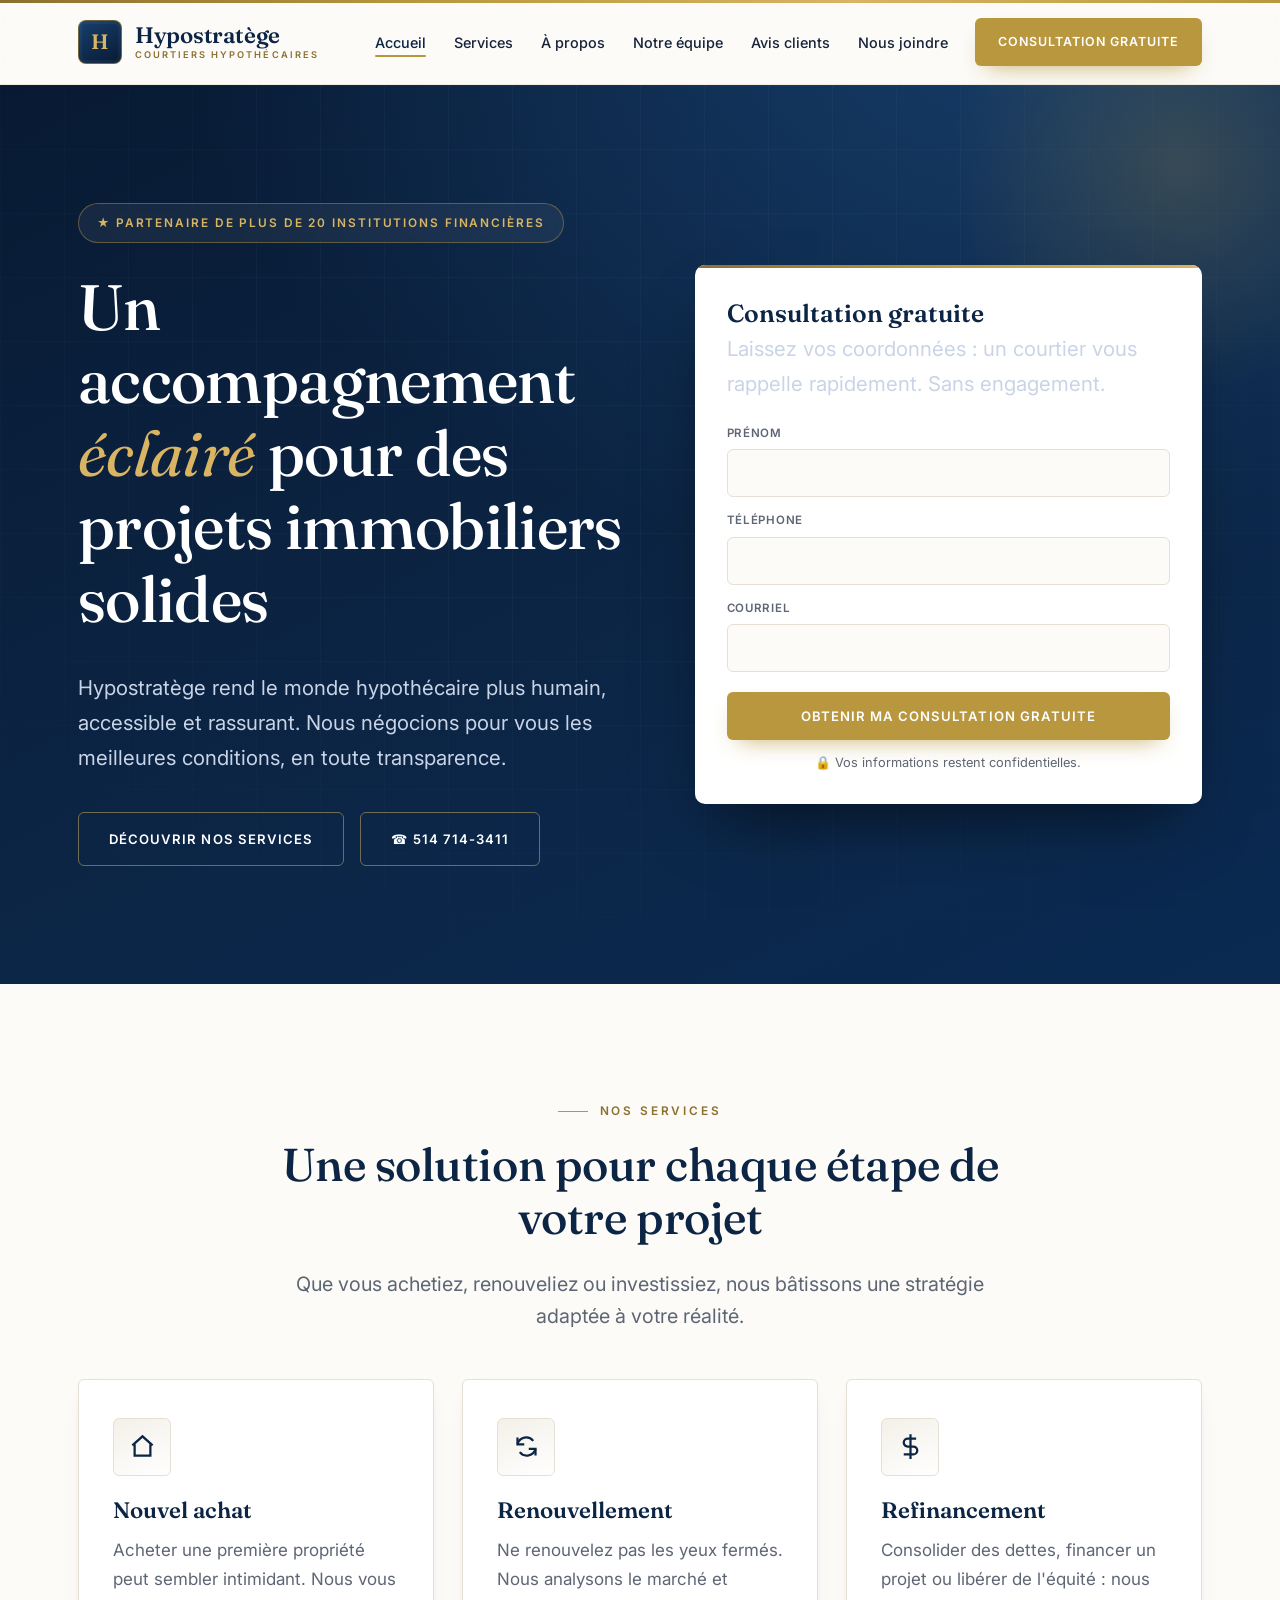
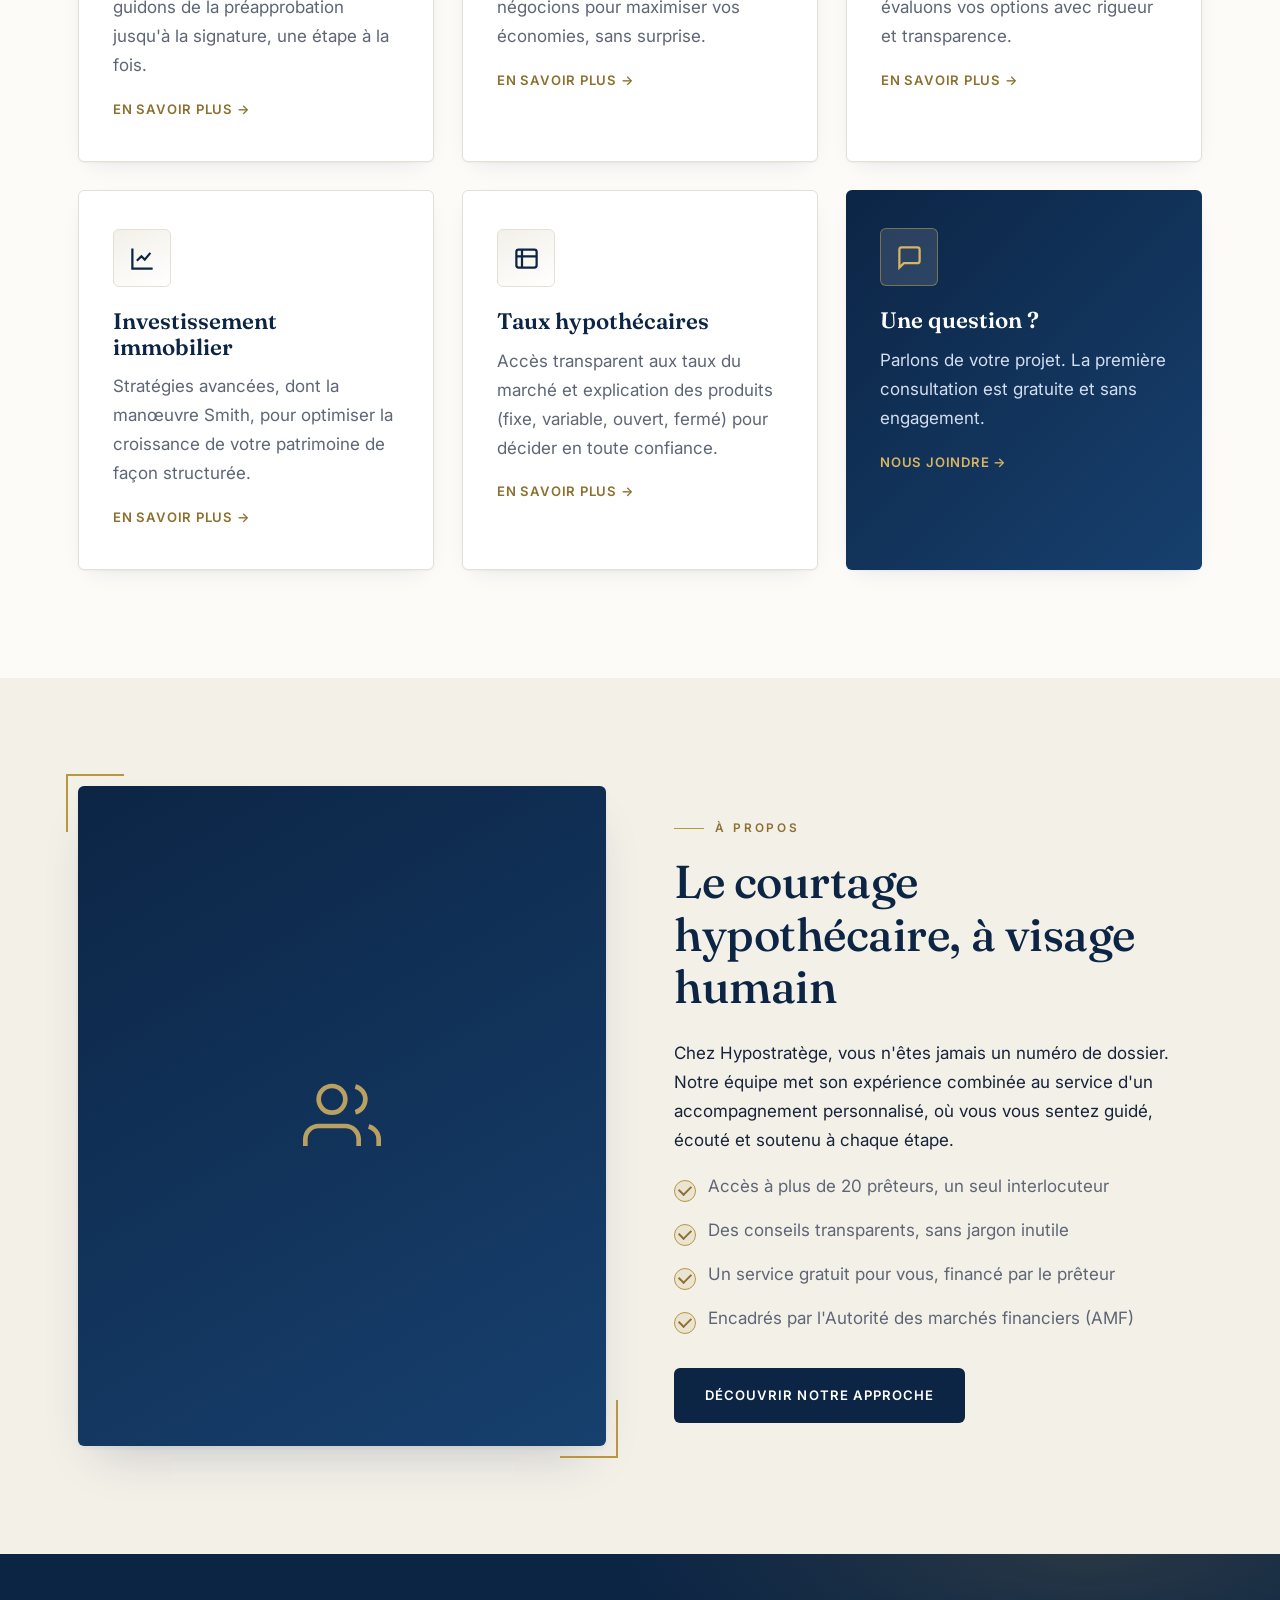
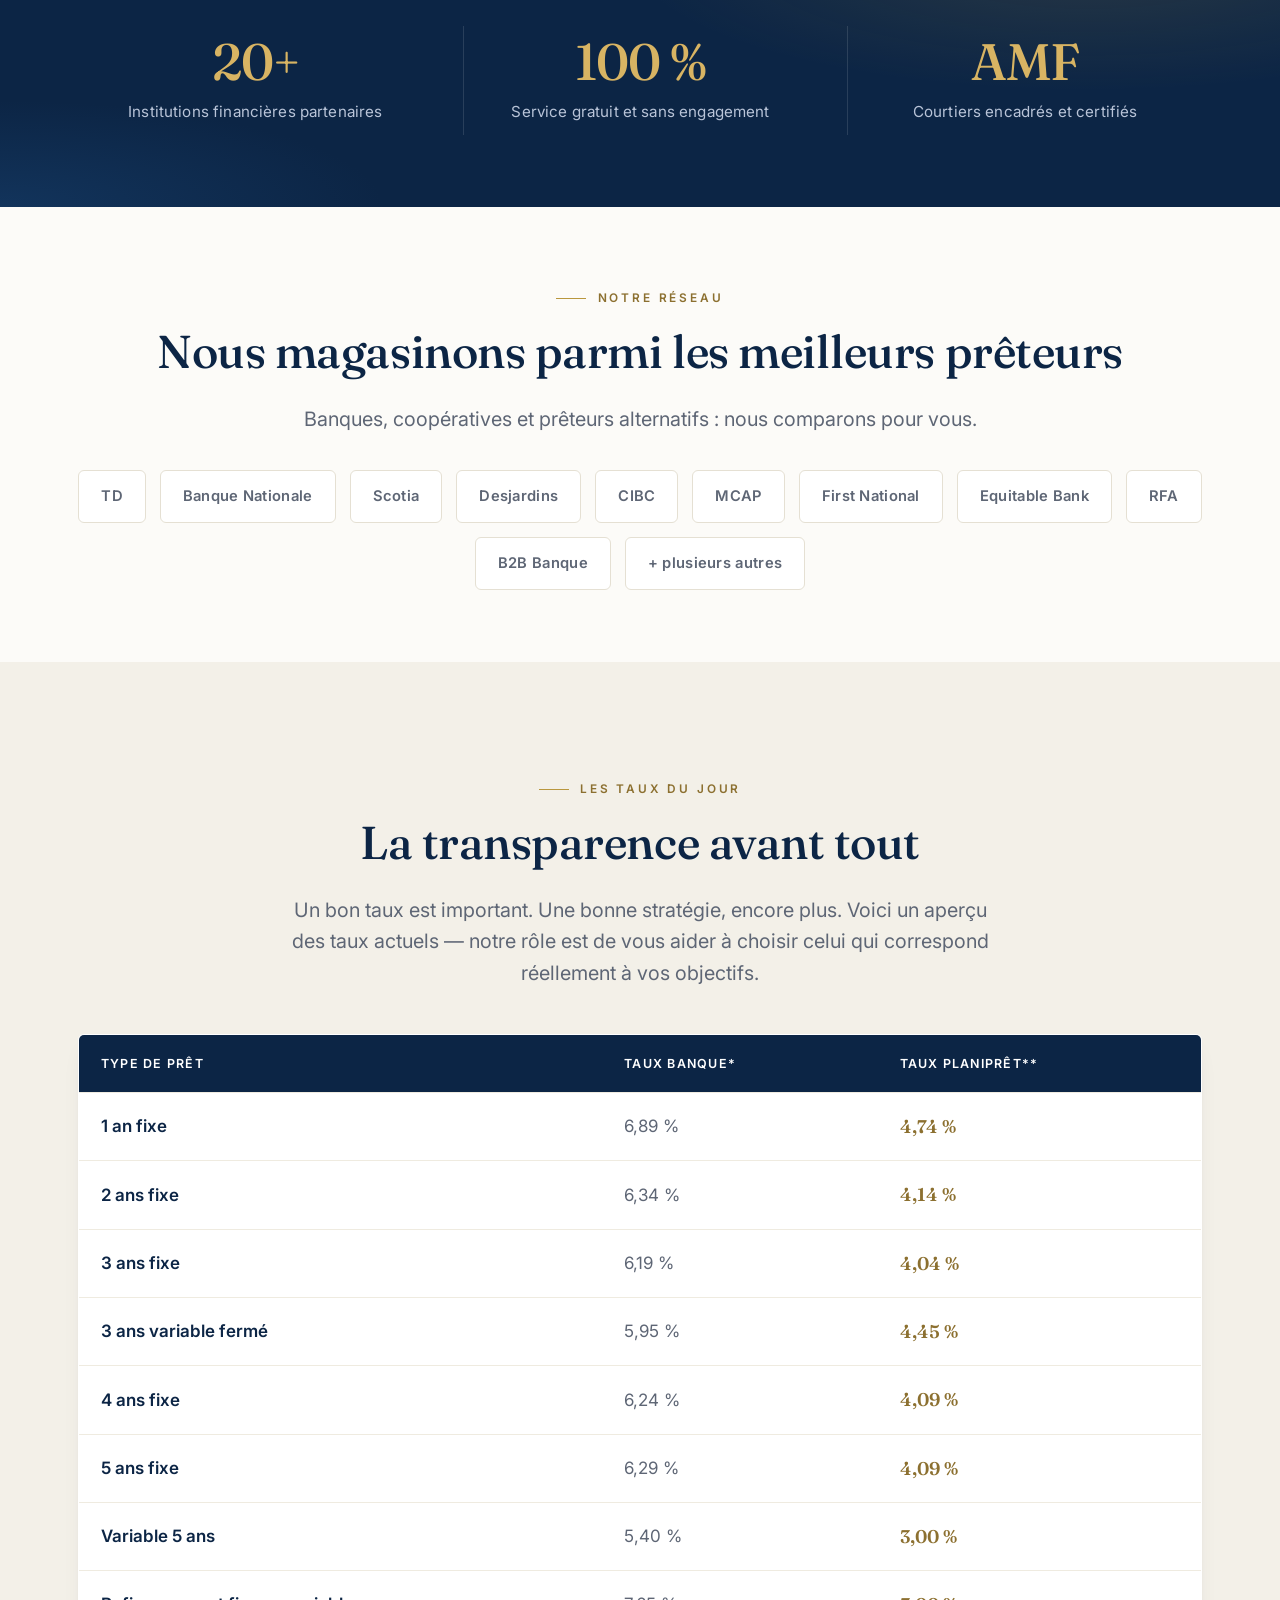
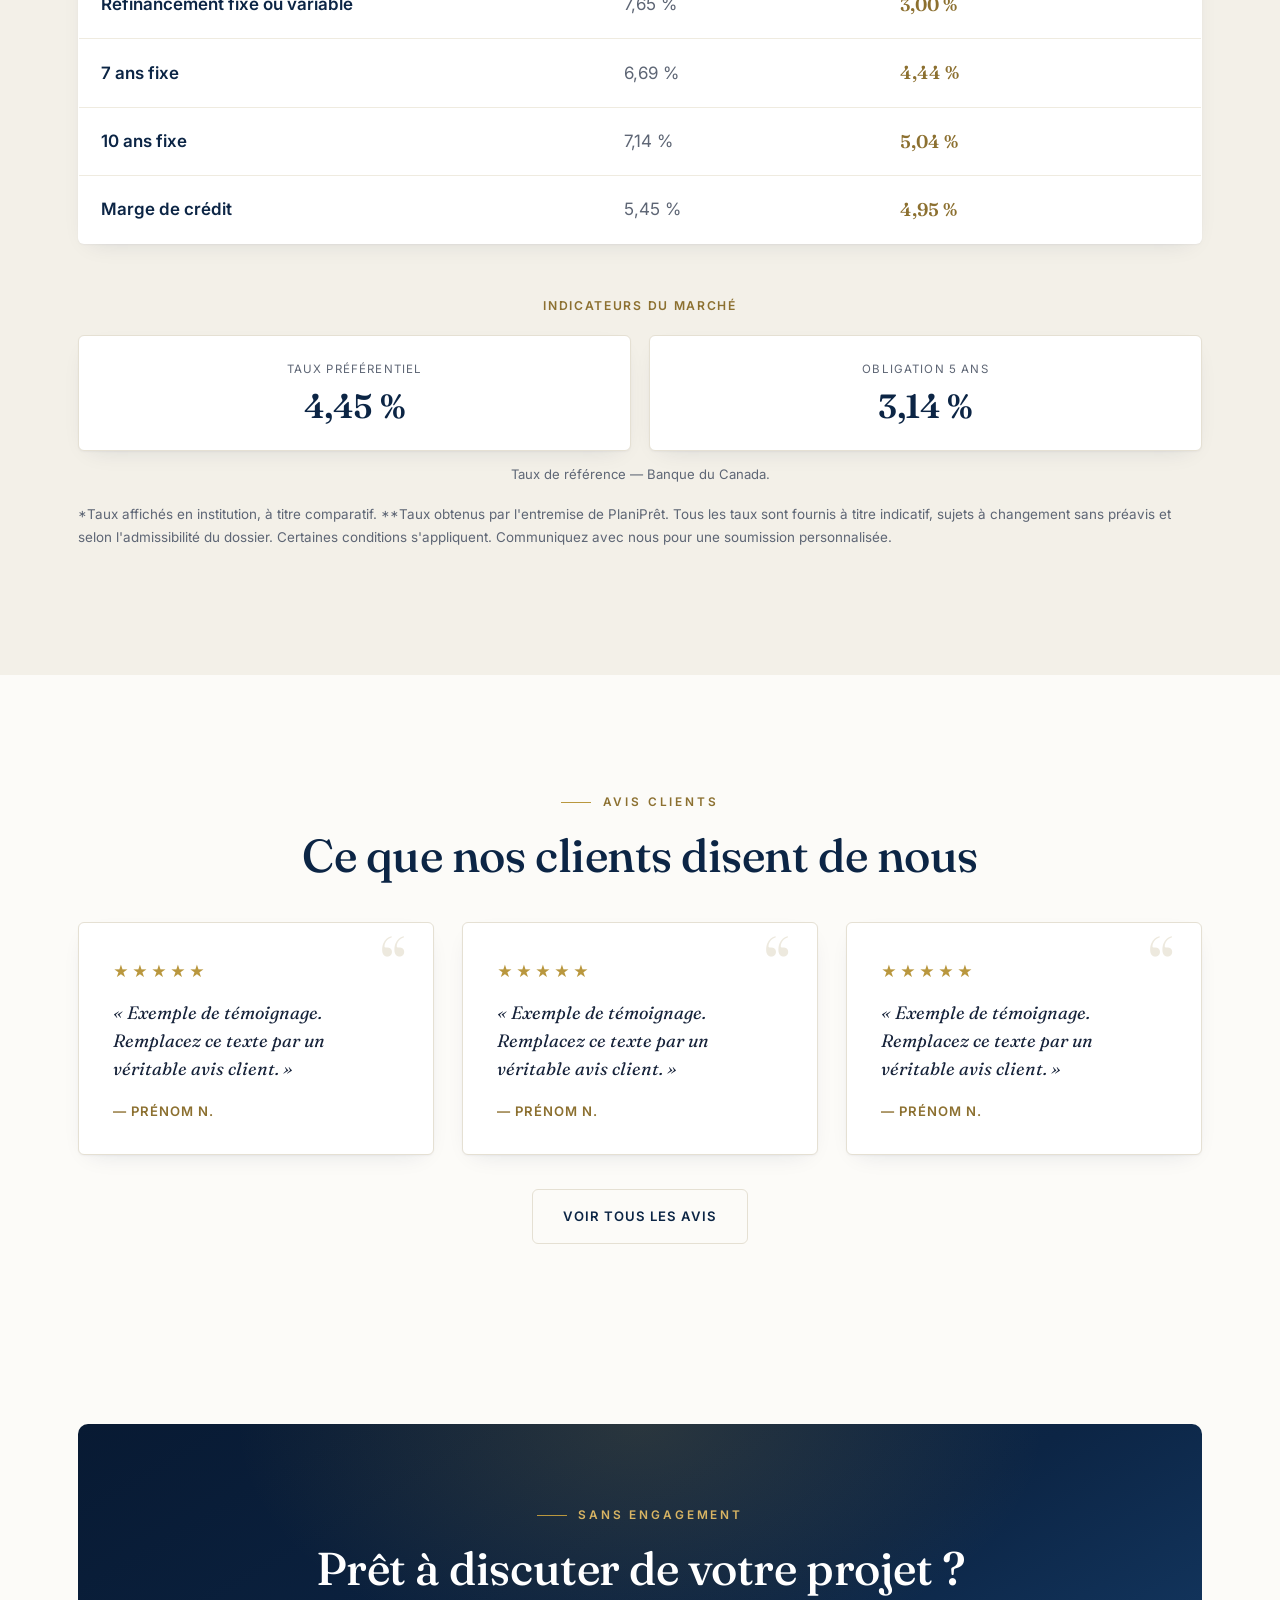
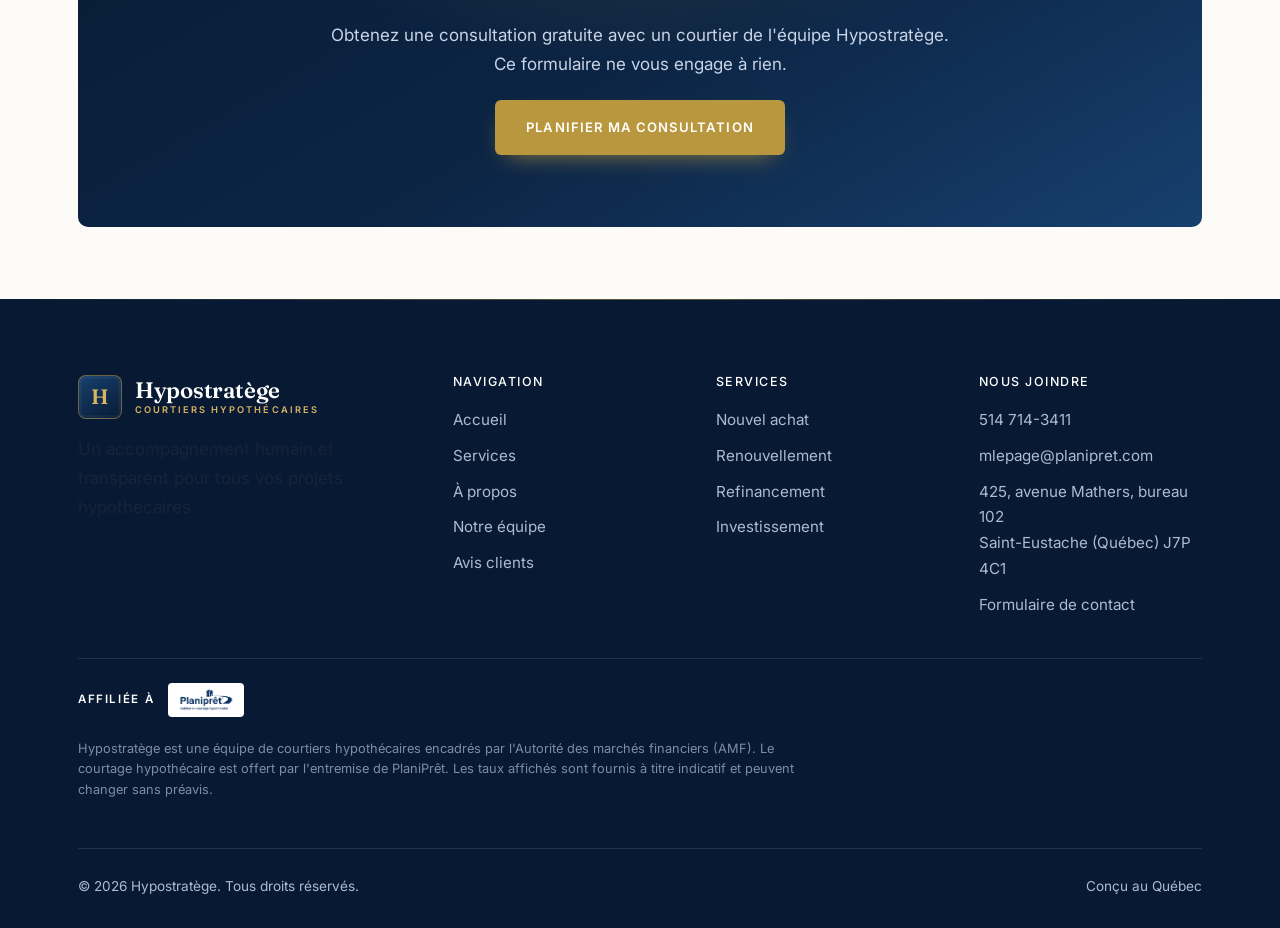
==== commit 63161053: "Remplace le logo PlaniPret par la version officielle Co-Authored-By: Claude Opus 4.8 <noreply@anthro" ====
--- a/index.html
+++ b/index.html
@@ -280,7 +280,7 @@
           </ul>
         </div>
       </div>
-      <div class="planipret-affiliation"><span>Affiliée à</span><img src="/assets/images/logo-planipret.jpg" alt="Planiprêt — Cabinet en courtage hypothécaire" /></div>
+      <div class="planipret-affiliation"><span>Affiliée à</span><img src="/assets/images/logo-planipret.png" alt="Planiprêt — Cabinet en courtage hypothécaire" /></div>
       <p class="footer-disclaimer">Hypostratège est une équipe de courtiers hypothécaires encadrés par l'Autorité des marchés financiers (AMF). Le courtage hypothécaire est offert par l'entremise de PlaniPrêt. Les taux affichés sont fournis à titre indicatif et peuvent changer sans préavis.</p>
       <div class="footer-bottom">
         <span>© <span id="year">2026</span> Hypostratège. Tous droits réservés.</span>
--- a/css/styles.css
+++ b/css/styles.css
@@ -521,7 +521,7 @@
 /* Affiliation PlaniPrêt (logo dans le pied de page) */
 .planipret-affiliation { display: flex; align-items: center; gap: 14px; margin-top: 30px; padding-top: 24px; border-top: 1px solid rgba(255,255,255,.1); }
 .planipret-affiliation span { font-family: var(--font-sans); font-weight: 600; font-size: .72rem; letter-spacing: .14em; text-transform: uppercase; color: #fff; }
-.planipret-affiliation img { height: 46px; width: auto; background: #fff; padding: 6px 10px; border-radius: 4px; }
+.planipret-affiliation img { height: 34px; width: auto; background: #fff; padding: 5px 8px; border-radius: 4px; }
 
 /* ---------- Page header (bannière interne) ---------- */
 .page-hero {
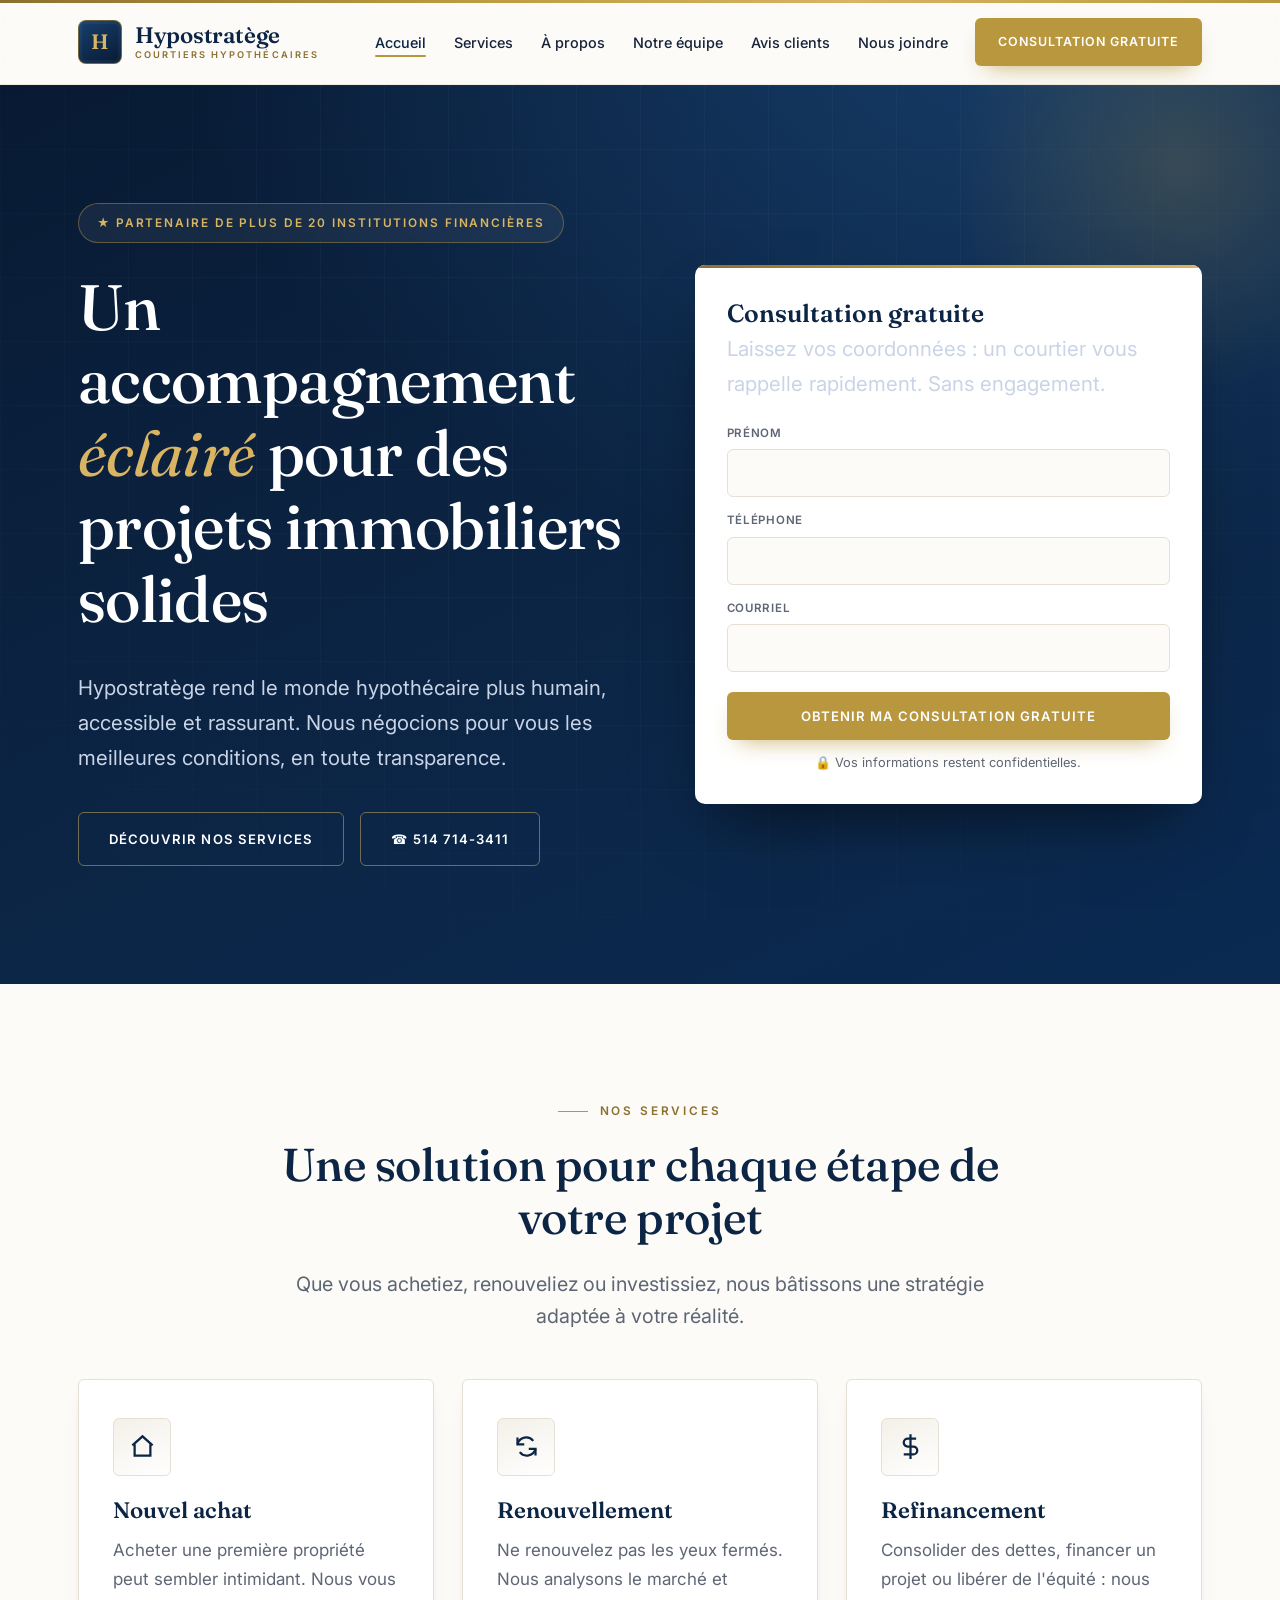
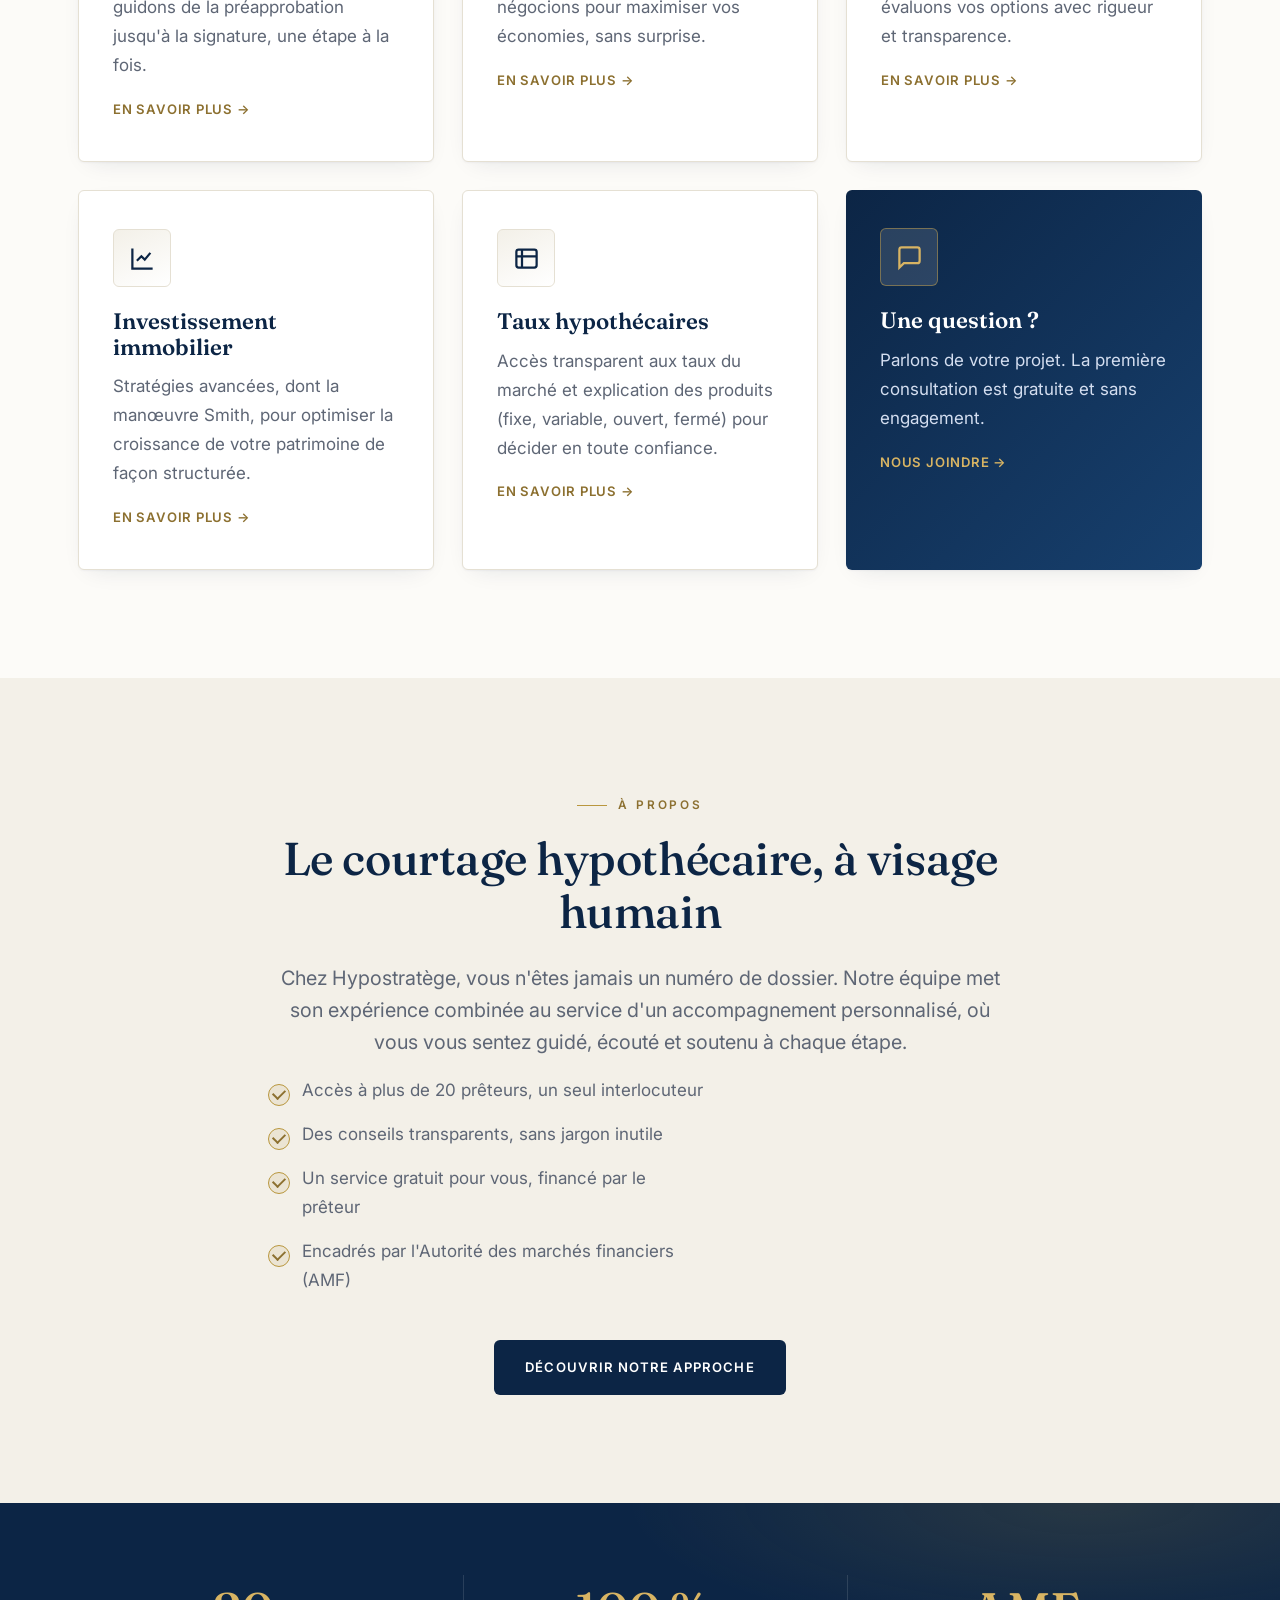
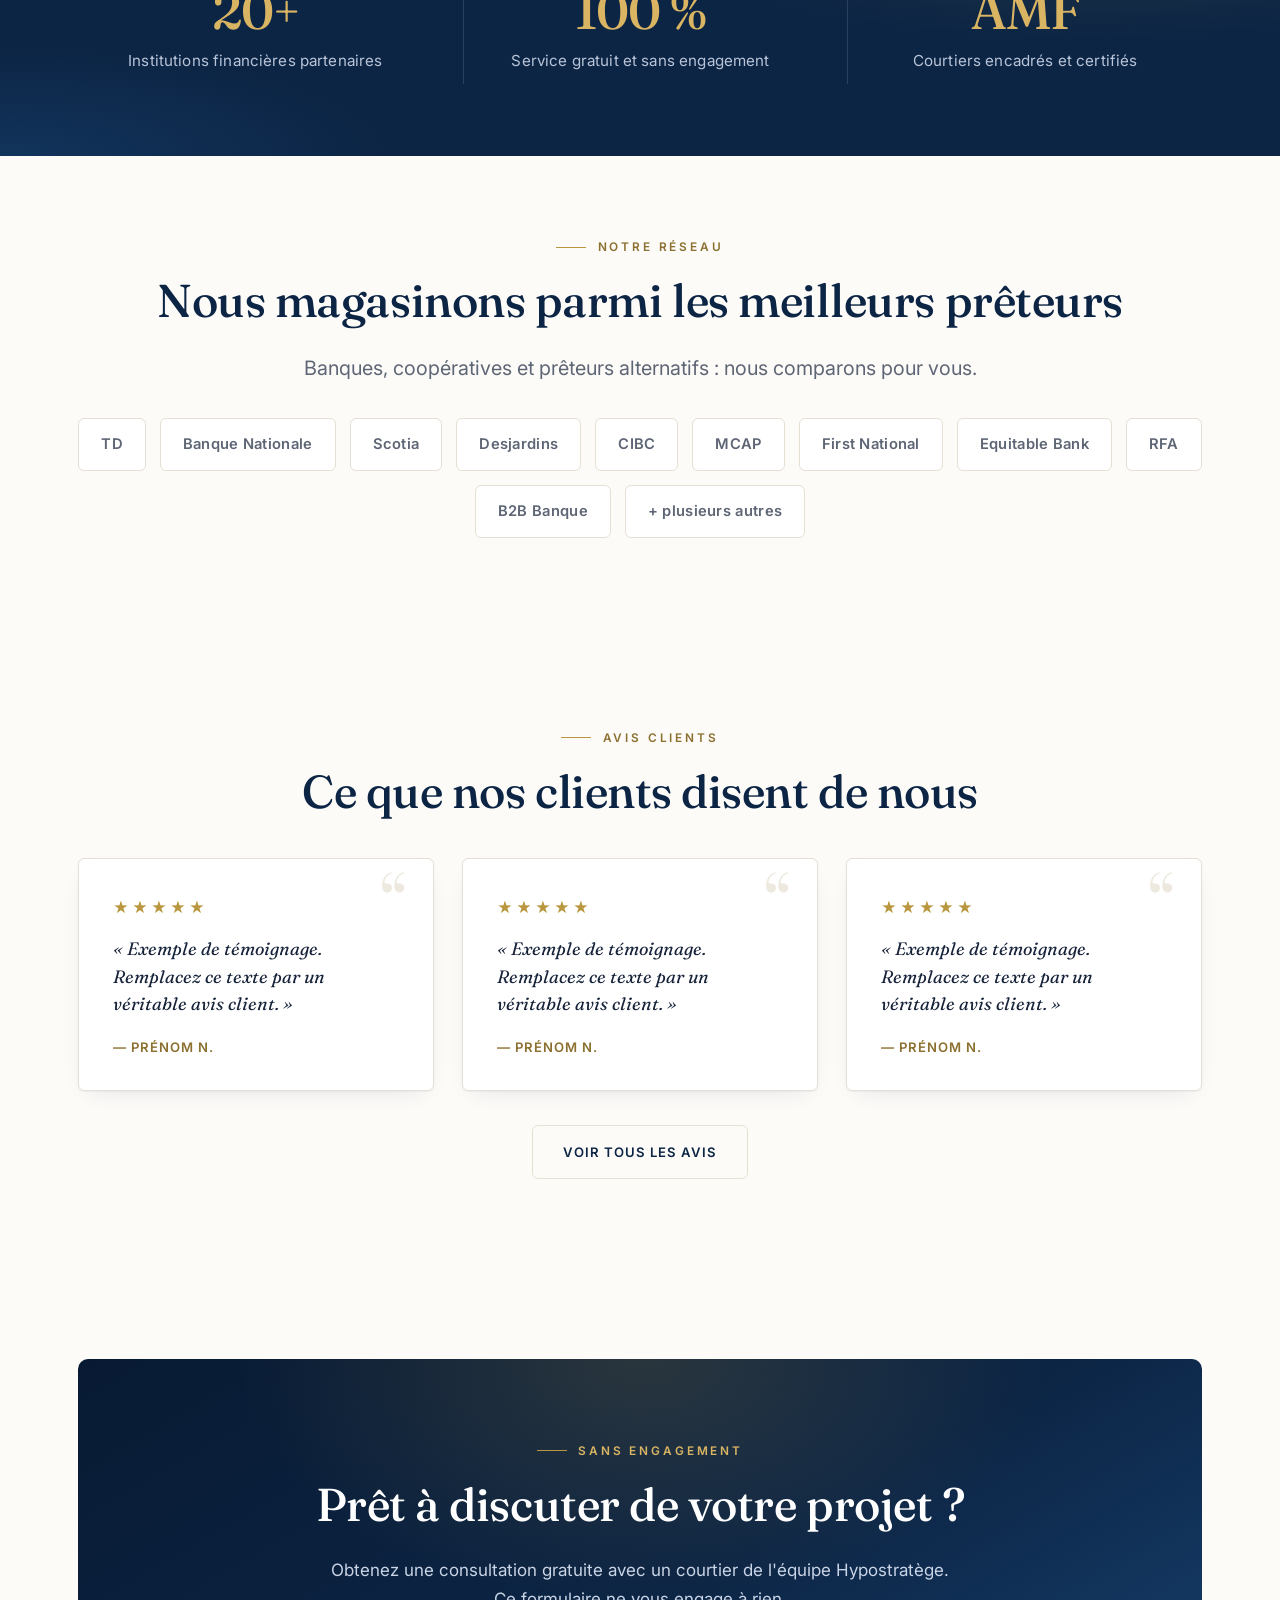
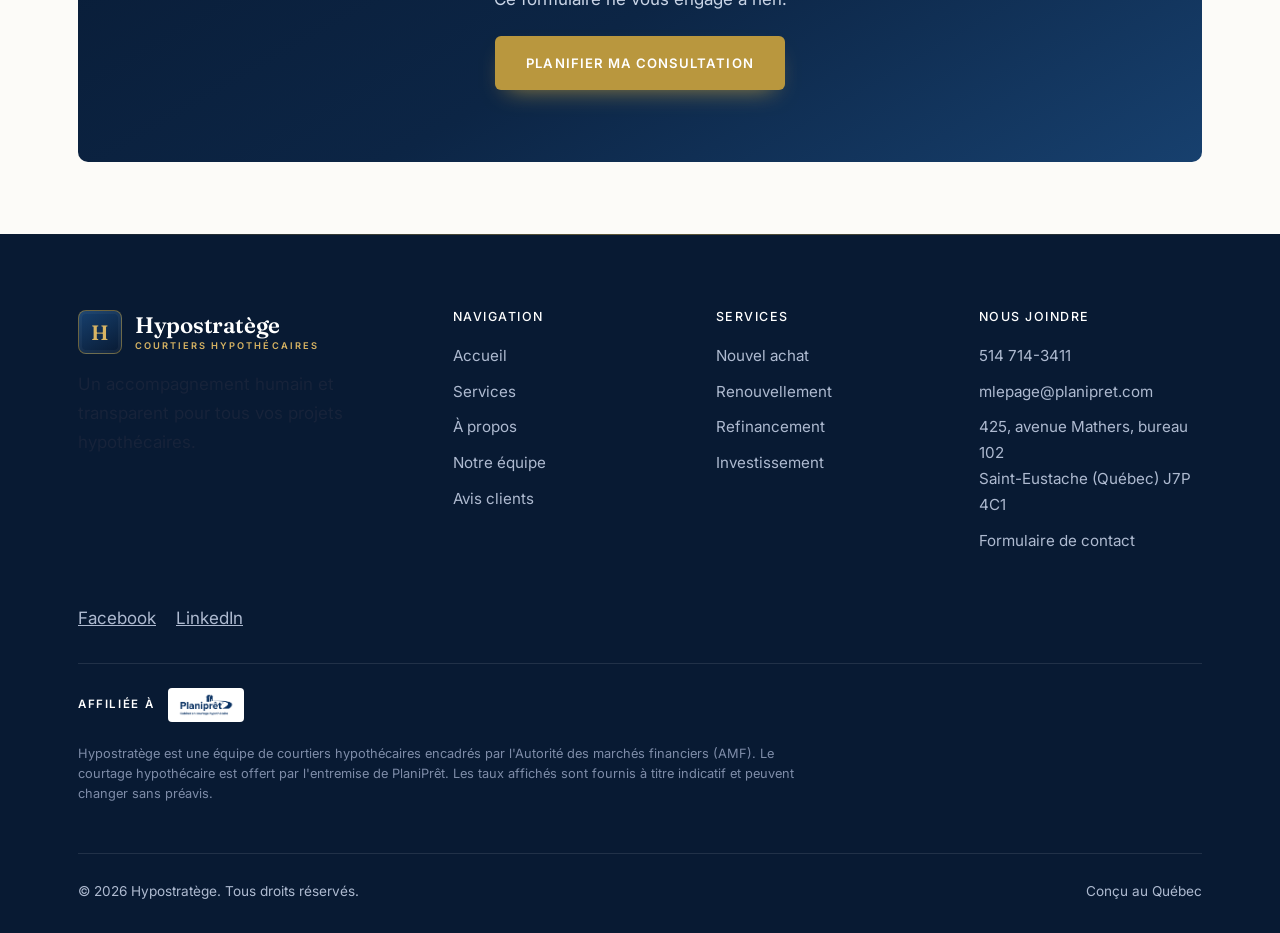
==== commit ef3308cb: "photo + index" ====
--- a/index.html
+++ b/index.html
@@ -26,8 +26,8 @@
         <li><a href="/a-propos/">À propos</a></li>
         <li><a href="/notre-equipe/">Notre équipe</a></li>
         <li><a href="/avis-clients/">Avis clients</a></li>
-        <li><a href="/nous-joindre/">Nous joindre</a></li>
-        <li class="nav__cta"><a href="/nous-joindre/" class="btn btn--gold">Consultation gratuite</a></li>
+        <li><a href="https://api.leadconnectorhq.com/widget/booking/7oy24iaE35i8vJyzKGAg">Nous joindre</a></li>
+        <li class="nav__cta"><a href="https://api.leadconnectorhq.com/widget/booking/7oy24iaE35i8vJyzKGAg" class="btn btn--gold">Consultation gratuite</a></li>
       </ul>
     </div>
   </header>
@@ -120,31 +120,25 @@
           <div class="card__icon" style="background:rgba(255,255,255,.12);border-color:rgba(200,162,75,.5);color:var(--gold-light);"><svg viewBox="0 0 24 24" fill="none" stroke="currentColor" stroke-width="2"><path d="M21 15a2 2 0 0 1-2 2H7l-4 4V5a2 2 0 0 1 2-2h14a2 2 0 0 1 2 2z"/></svg></div>
           <h3 style="color:#fff;">Une question ?</h3>
           <p style="color:#D4DEF0;">Parlons de votre projet. La première consultation est gratuite et sans engagement.</p>
-          <a href="/nous-joindre/" class="card__link" style="color:var(--gold-light);">Nous joindre →</a>
-        </div>
-      </div>
-    </div>
-  </section>
-
-  <!-- ===== À PROPOS (split) ===== -->
+          <a href="https://api.leadconnectorhq.com/widget/booking/7oy24iaE35i8vJyzKGAg" class="card__link" style="color:var(--gold-light);">Nous joindre →</a>
+        </div>
+      </div>
+    </div>
+  </section>
+
+  <!-- ===== À PROPOS ===== -->
   <section class="section section--cloud">
-    <div class="container split">
-      <div class="split__media">
-        <!-- Remplacez par une photo : <img src="/assets/images/equipe.jpg" alt="L'équipe Hypostratège"> -->
-        <svg viewBox="0 0 24 24" width="80" height="80" fill="none" stroke="currentColor" stroke-width="1.4"><path d="M17 21v-2a4 4 0 0 0-4-4H5a4 4 0 0 0-4 4v2"/><circle cx="9" cy="7" r="4"/><path d="M23 21v-2a4 4 0 0 0-3-3.87M16 3.13a4 4 0 0 1 0 7.75"/></svg>
-      </div>
-      <div>
-        <span class="eyebrow">À propos</span>
-        <h2>Le courtage hypothécaire, à visage humain</h2>
-        <p>Chez Hypostratège, vous n'êtes jamais un numéro de dossier. Notre équipe met son expérience combinée au service d'un accompagnement personnalisé, où vous vous sentez guidé, écouté et soutenu à chaque étape.</p>
-        <ul class="list-check">
-          <li>Accès à plus de 20 prêteurs, un seul interlocuteur</li>
-          <li>Des conseils transparents, sans jargon inutile</li>
-          <li>Un service gratuit pour vous, financé par le prêteur</li>
-          <li>Encadrés par l'Autorité des marchés financiers (AMF)</li>
-        </ul>
-        <a href="/a-propos/" class="btn btn--royal" style="margin-top:10px;">Découvrir notre approche</a>
-      </div>
+    <div class="container text-center" style="max-width:800px;">
+      <span class="eyebrow mx-auto" style="justify-content:center;">À propos</span>
+      <h2>Le courtage hypothécaire, à visage humain</h2>
+      <p class="lead mx-auto">Chez Hypostratège, vous n'êtes jamais un numéro de dossier. Notre équipe met son expérience combinée au service d'un accompagnement personnalisé, où vous vous sentez guidé, écouté et soutenu à chaque étape.</p>
+      <ul class="list-check mx-auto" style="text-align:left; max-width:440px;">
+        <li>Accès à plus de 20 prêteurs, un seul interlocuteur</li>
+        <li>Des conseils transparents, sans jargon inutile</li>
+        <li>Un service gratuit pour vous, financé par le prêteur</li>
+        <li>Encadrés par l'Autorité des marchés financiers (AMF)</li>
+      </ul>
+      <a href="/a-propos/" class="btn btn--royal" style="margin-top:20px;">Découvrir notre approche</a>
     </div>
   </section>
 
@@ -173,47 +167,7 @@
     </div>
   </section>
 
-  <!-- ===== TAUX ===== -->
-  <section class="section section--cloud" id="taux">
-    <div class="container">
-      <div class="text-center" style="max-width:700px;margin:0 auto 44px;">
-        <span class="eyebrow">Les taux du jour</span>
-        <h2>La transparence avant tout</h2>
-        <p class="lead mx-auto">Un bon taux est important. Une bonne stratégie, encore plus. Voici un aperçu des taux actuels — notre rôle est de vous aider à choisir celui qui correspond réellement à vos objectifs.</p>
-      </div>
-
-      <!-- Tableau comparatif — lu dans le Google Sheet (modifiable sans code) -->
-      <table class="rates">
-        <thead>
-          <tr><th>Type de prêt</th><th>Taux banque*</th><th>Taux PlaniPrêt**</th></tr>
-        </thead>
-        <tbody id="rates-body">
-          <tr><td>1 an fixe</td><td class="rate-bank">6,89 %</td><td><strong>4,74 %</strong></td></tr>
-          <tr><td>2 ans fixe</td><td class="rate-bank">6,34 %</td><td><strong>4,14 %</strong></td></tr>
-          <tr><td>3 ans fixe</td><td class="rate-bank">6,19 %</td><td><strong>4,04 %</strong></td></tr>
-          <tr><td>3 ans variable fermé</td><td class="rate-bank">5,95 %</td><td><strong>4,45 %</strong></td></tr>
-          <tr><td>4 ans fixe</td><td class="rate-bank">6,24 %</td><td><strong>4,09 %</strong></td></tr>
-          <tr><td>5 ans fixe</td><td class="rate-bank">6,29 %</td><td><strong>4,09 %</strong></td></tr>
-          <tr><td>Variable 5 ans</td><td class="rate-bank">5,40 %</td><td><strong>3,00 %</strong></td></tr>
-          <tr><td>Refinancement fixe ou variable</td><td class="rate-bank">7,65 %</td><td><strong>3,00 %</strong></td></tr>
-          <tr><td>7 ans fixe</td><td class="rate-bank">6,69 %</td><td><strong>4,44 %</strong></td></tr>
-          <tr><td>10 ans fixe</td><td class="rate-bank">7,14 %</td><td><strong>5,04 %</strong></td></tr>
-          <tr><td>Marge de crédit</td><td class="rate-bank">5,45 %</td><td><strong>4,95 %</strong></td></tr>
-        </tbody>
-      </table>
-      <p class="rate-source" id="rate-taux-source"></p>
-
-      <!-- Indicateurs de référence — mis à jour automatiquement (Banque du Canada) -->
-      <p class="rate-block-title" style="margin-top:52px;">Indicateurs du marché</p>
-      <div class="rate-chips">
-        <div class="rate-chip"><span class="rate-chip__label">Taux préférentiel</span><span class="rate-chip__value" data-marche="prime">4,45 %</span></div>
-        <div class="rate-chip"><span class="rate-chip__label">Obligation 5 ans</span><span class="rate-chip__value" data-marche="obligation_5ans">3,14 %</span></div>
-      </div>
-      <p class="rate-source" id="rate-marche-source">Taux de référence — Banque du Canada.</p>
-
-      <p class="rates-note">*Taux affichés en institution, à titre comparatif. **Taux obtenus par l'entremise de PlaniPrêt. Tous les taux sont fournis à titre indicatif, sujets à changement sans préavis et selon l'admissibilité du dossier. Certaines conditions s'appliquent. Communiquez avec nous pour une soumission personnalisée.</p>
-    </div>
-  </section>
+
 
   <!-- ===== TÉMOIGNAGES ===== -->
   <section class="section">
@@ -238,7 +192,7 @@
         <span class="eyebrow" style="color:var(--gold-light);">Sans engagement</span>
         <h2>Prêt à discuter de votre projet ?</h2>
         <p>Obtenez une consultation gratuite avec un courtier de l'équipe Hypostratège. Ce formulaire ne vous engage à rien.</p>
-        <div style="margin-top:22px;"><a href="/nous-joindre/" class="btn btn--gold">Planifier ma consultation</a></div>
+        <div style="margin-top:22px;"><a href="https://api.leadconnectorhq.com/widget/booking/7oy24iaE35i8vJyzKGAg" class="btn btn--gold">Planifier ma consultation</a></div>
       </div>
     </div>
   </section>
@@ -276,9 +230,13 @@
             <li><a href="tel:+15147143411">514 714-3411</a></li>
             <li><a href="mailto:mlepage@planipret.com">mlepage@planipret.com</a></li>
             <li>425, avenue Mathers, bureau 102<br>Saint-Eustache (Québec) J7P 4C1</li>
-            <li><a href="/nous-joindre/">Formulaire de contact</a></li>
+            <li><a href="https://api.leadconnectorhq.com/widget/booking/7oy24iaE35i8vJyzKGAg">Formulaire de contact</a></li>
           </ul>
         </div>
+      </div>
+      <div class="footer-social" style="margin-top:40px; margin-bottom:20px; display:flex; gap:20px;">
+        <a href="#" target="_blank" rel="noopener" style="text-decoration:underline;">Facebook</a>
+        <a href="#" target="_blank" rel="noopener" style="text-decoration:underline;">LinkedIn</a>
       </div>
       <div class="planipret-affiliation"><span>Affiliée à</span><img src="/assets/images/logo-planipret.png" alt="Planiprêt — Cabinet en courtage hypothécaire" /></div>
       <p class="footer-disclaimer">Hypostratège est une équipe de courtiers hypothécaires encadrés par l'Autorité des marchés financiers (AMF). Le courtage hypothécaire est offert par l'entremise de PlaniPrêt. Les taux affichés sont fournis à titre indicatif et peuvent changer sans préavis.</p>
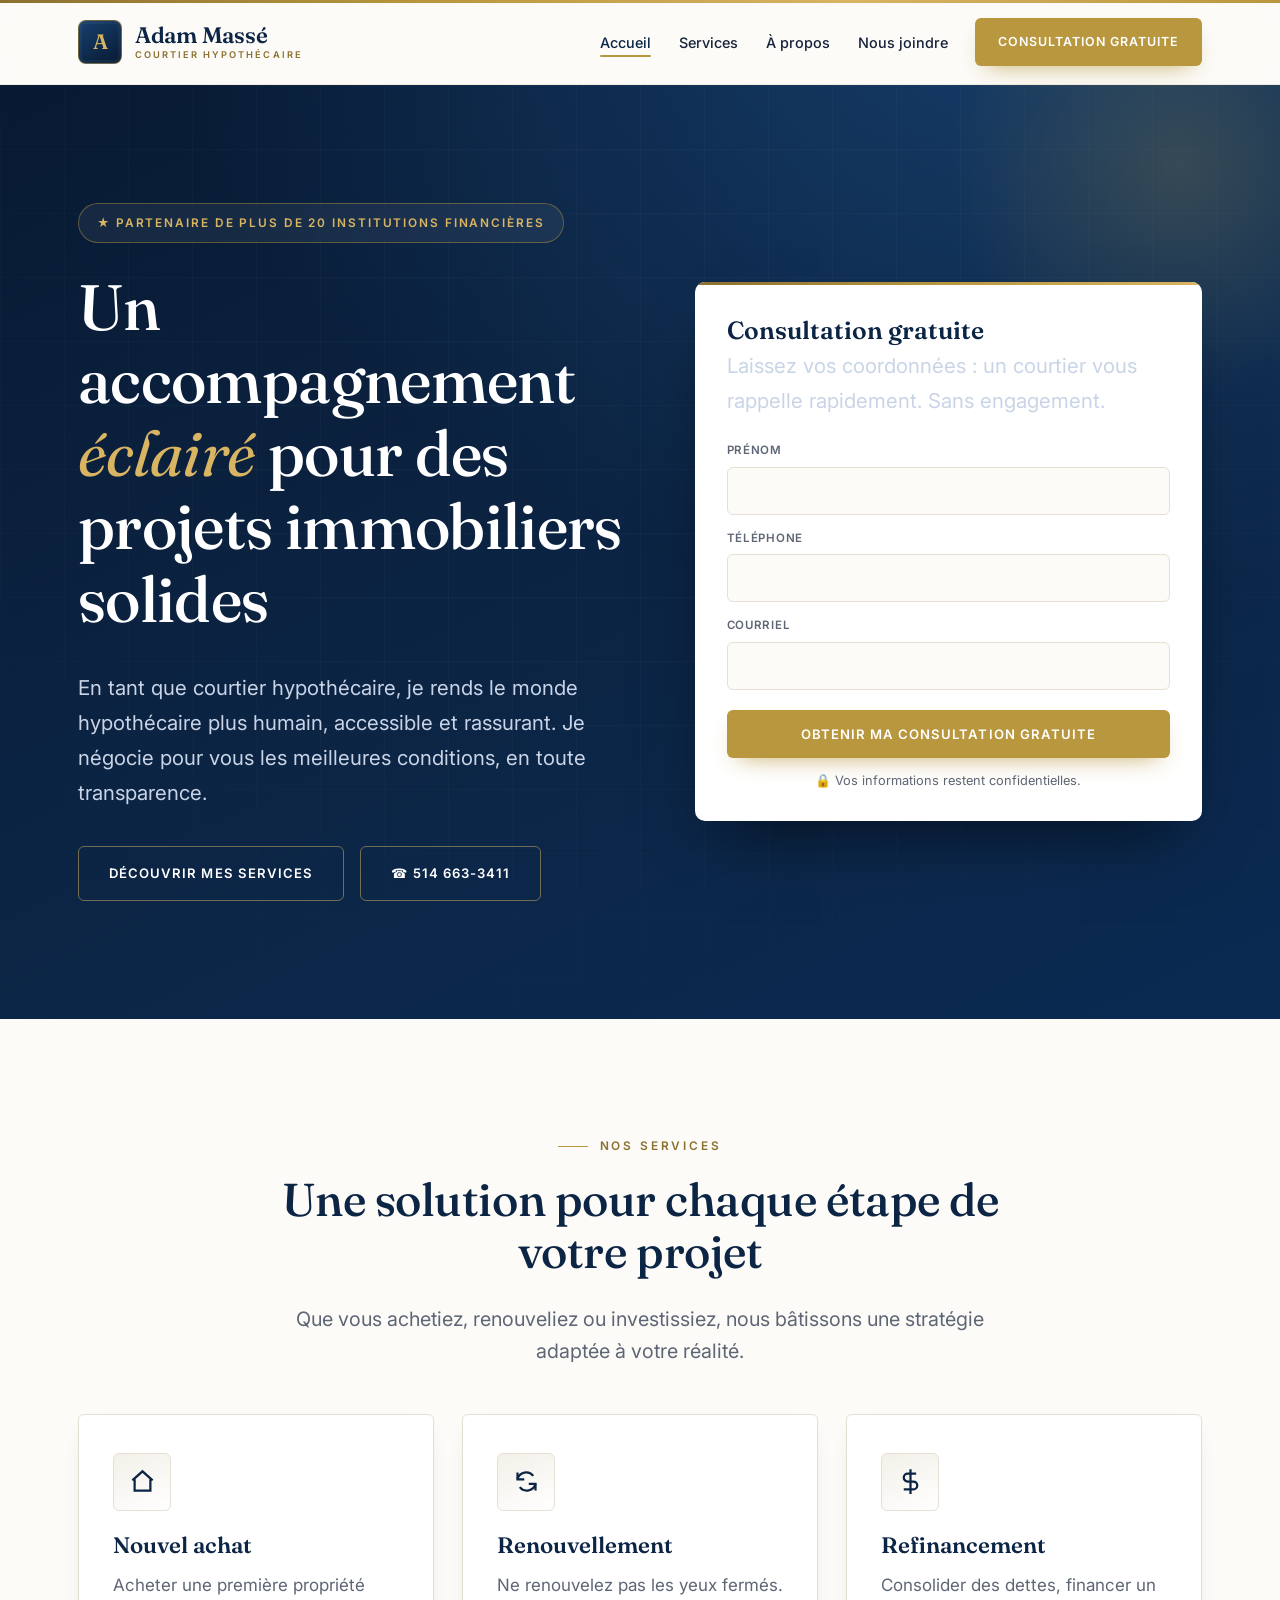
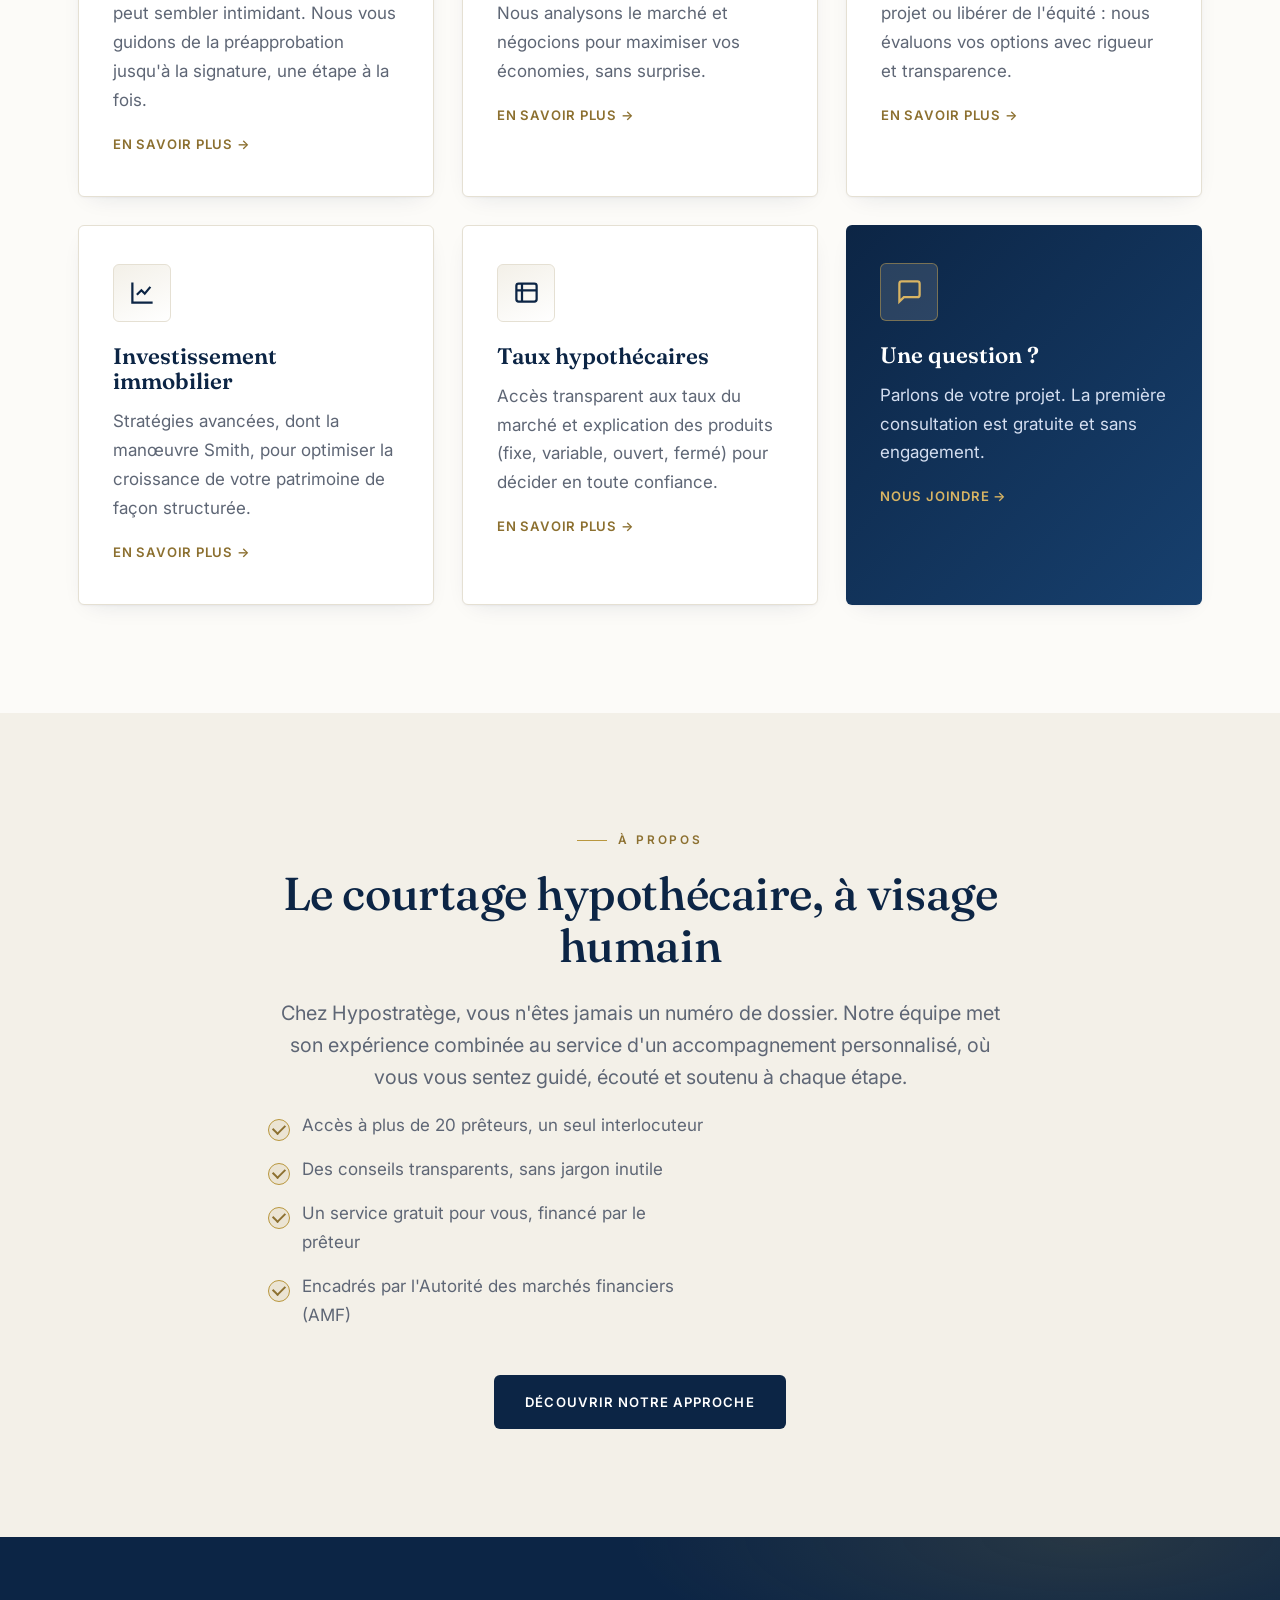
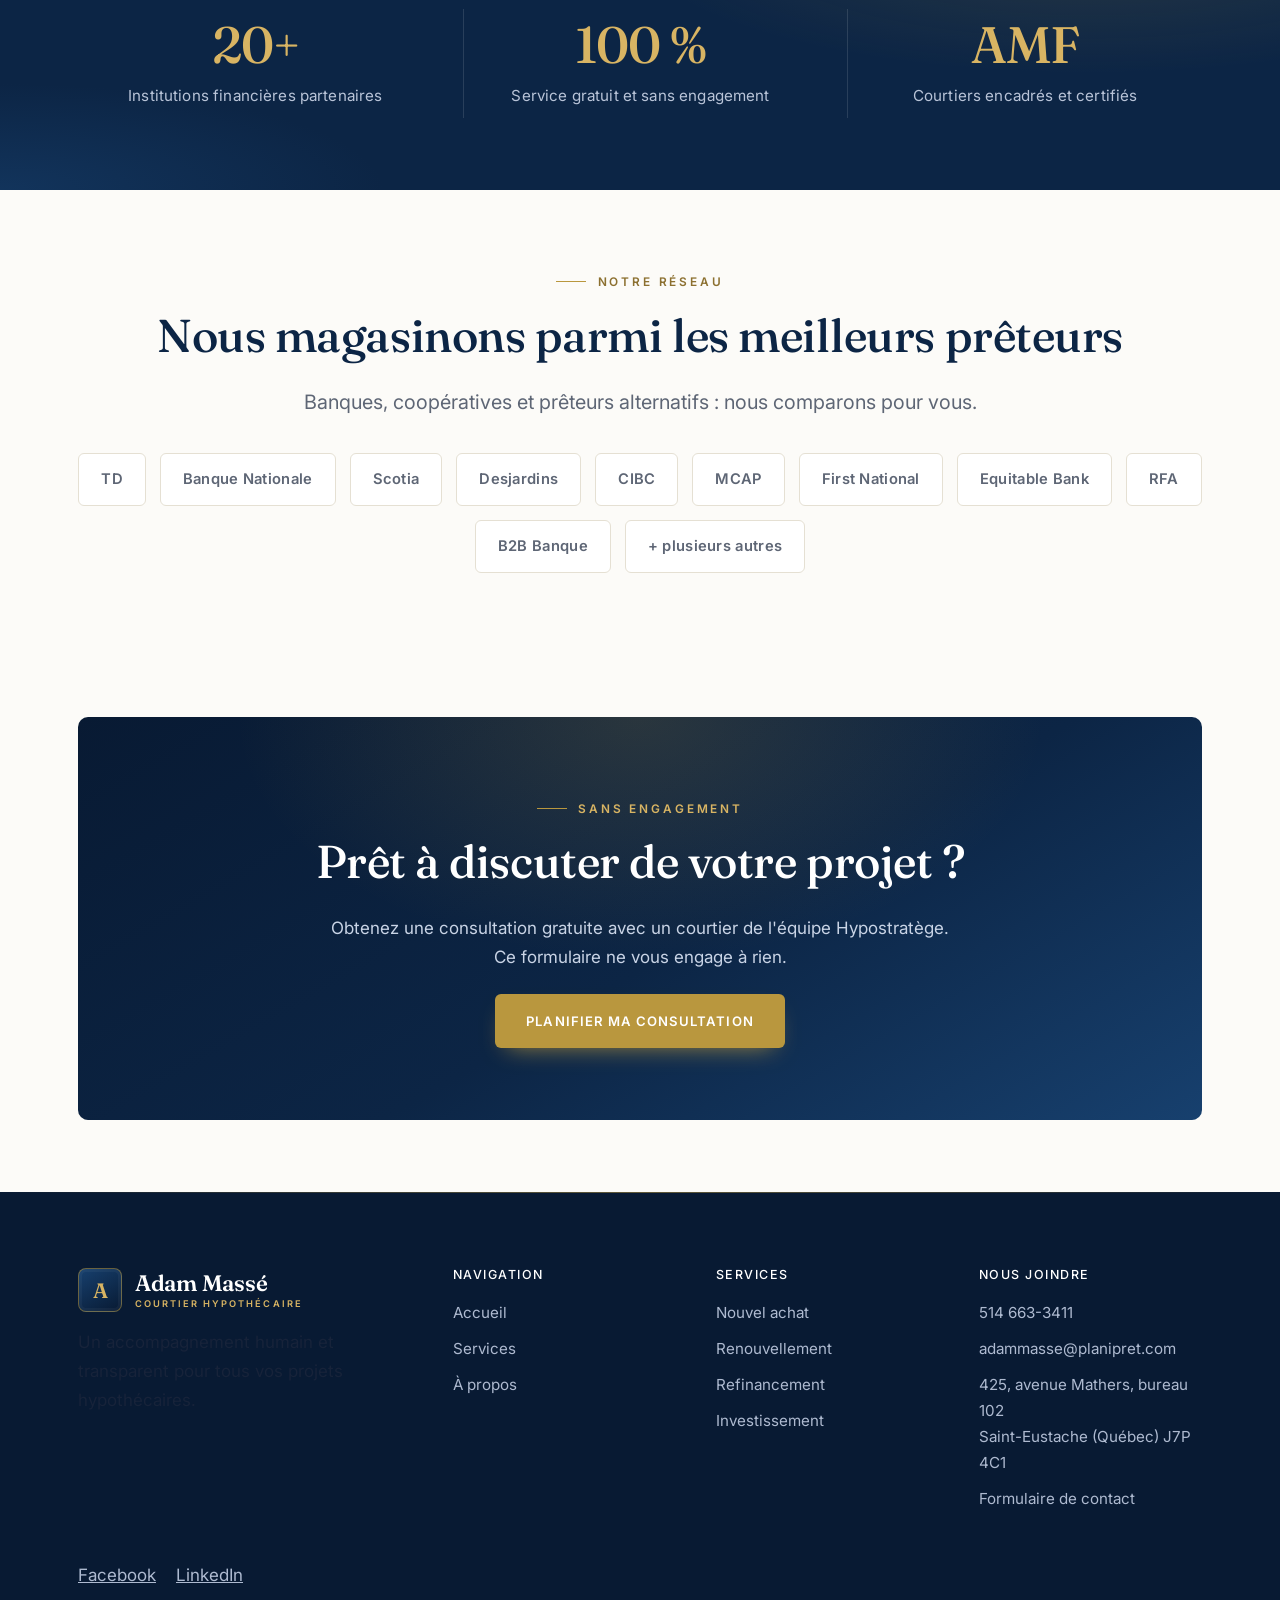
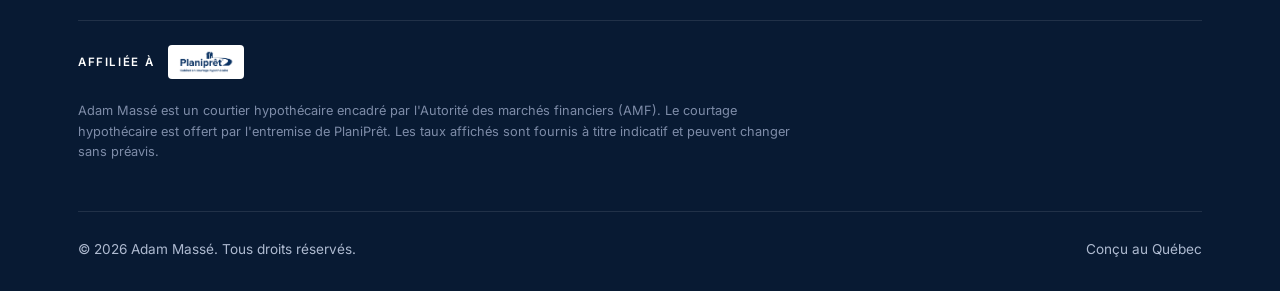
==== commit 698e38a4: "refactor adam" ====
--- a/index.html
+++ b/index.html
@@ -3,8 +3,8 @@
 <head>
   <meta charset="UTF-8" />
   <meta name="viewport" content="width=device-width, initial-scale=1.0" />
-  <title>Hypostratège — Courtiers hypothécaires | Accompagnement humain et éclairé</title>
-  <meta name="description" content="Hypostratège, votre équipe de courtiers hypothécaires. Achat, renouvellement, refinancement et investissement immobilier. Un accompagnement humain, transparent et sur mesure." />
+  <title>Adam Massé — Courtier hypothécaire | Accompagnement humain et éclairé</title>
+  <meta name="description" content="Adam Massé, votre courtier hypothécaire. Achat, renouvellement, refinancement et investissement immobilier. Un accompagnement humain, transparent et sur mesure." />
   <link rel="preconnect" href="https://fonts.googleapis.com" />
   <link rel="preconnect" href="https://fonts.gstatic.com" crossorigin />
   <link href="https://fonts.googleapis.com/css2?family=Fraunces:ital,opsz,wght@0,9..144,400;0,9..144,500;0,9..144,600;1,9..144,400;1,9..144,500&family=Inter:wght@400;500;600;700&display=swap" rel="stylesheet" />
@@ -16,16 +16,14 @@
   <header class="site-header">
     <div class="container nav">
       <a href="/" class="brand">
-        <span class="brand__mark">H</span>
-        <span class="brand__name">Hypostratège<small>Courtiers hypothécaires</small></span>
+        <span class="brand__mark">A</span>
+        <span class="brand__name">Adam Massé<small>Courtier hypothécaire</small></span>
       </a>
       <button class="nav__toggle" aria-label="Menu"><span></span><span></span><span></span></button>
       <ul class="nav__links">
         <li><a href="/" class="is-active">Accueil</a></li>
         <li><a href="/services/">Services</a></li>
         <li><a href="/a-propos/">À propos</a></li>
-        <li><a href="/notre-equipe/">Notre équipe</a></li>
-        <li><a href="/avis-clients/">Avis clients</a></li>
         <li><a href="https://api.leadconnectorhq.com/widget/booking/7oy24iaE35i8vJyzKGAg">Nous joindre</a></li>
         <li class="nav__cta"><a href="https://api.leadconnectorhq.com/widget/booking/7oy24iaE35i8vJyzKGAg" class="btn btn--gold">Consultation gratuite</a></li>
       </ul>
@@ -38,10 +36,10 @@
       <div class="hero__content">
         <span class="hero__badge">★ Partenaire de plus de 20 institutions financières</span>
         <h1>Un accompagnement <em>éclairé</em> pour des projets immobiliers solides</h1>
-        <p>Hypostratège rend le monde hypothécaire plus humain, accessible et rassurant. Nous négocions pour vous les meilleures conditions, en toute transparence.</p>
+        <p>En tant que courtier hypothécaire, je rends le monde hypothécaire plus humain, accessible et rassurant. Je négocie pour vous les meilleures conditions, en toute transparence.</p>
         <div class="hero__actions">
-          <a href="/services/" class="btn btn--ghost-light">Découvrir nos services</a>
-          <a href="tel:+15147143411" class="btn btn--ghost-light">☎ 514 714-3411</a>
+          <a href="/services/" class="btn btn--ghost-light">Découvrir mes services</a>
+          <a href="tel:+15146633411" class="btn btn--ghost-light">☎ 514 663-3411</a>
         </div>
       </div>
 
@@ -68,7 +66,7 @@
             <input type="email" id="hf-courriel" name="courriel" required />
           </div>
           <button type="submit" class="btn btn--gold"
-            onclick="if(this.form.access_key.value.indexOf('VOTRE_CLE')!==-1){window.location.href='mailto:emeric.bergevin@hotmail.com?subject=Consultation%20gratuite&body='+encodeURIComponent('Prénom: '+document.getElementById('hf-prenom').value+'\nTéléphone: '+document.getElementById('hf-tel').value+'\nCourriel: '+document.getElementById('hf-courriel').value);return false;}">
+            onclick="if(this.form.access_key.value.indexOf('VOTRE_CLE')!==-1){window.location.href='mailto:adammasse@planipret.com?subject=Consultation%20gratuite&body='+encodeURIComponent('Prénom: '+document.getElementById('hf-prenom').value+'\nTéléphone: '+document.getElementById('hf-tel').value+'\nCourriel: '+document.getElementById('hf-courriel').value);return false;}">
             Obtenir ma consultation gratuite
           </button>
           <p class="form__note">🔒 Vos informations restent confidentielles.</p>
@@ -169,21 +167,7 @@
 
 
 
-  <!-- ===== TÉMOIGNAGES ===== -->
-  <section class="section">
-    <div class="container">
-      <div class="text-center" style="margin-bottom:40px;">
-        <span class="eyebrow">Avis clients</span>
-        <h2>Ce que nos clients disent de nous</h2>
-      </div>
-      <div class="grid grid--3">
-        <div class="quote"><div class="quote__stars">★★★★★</div><p>« Exemple de témoignage. Remplacez ce texte par un véritable avis client. »</p><div class="quote__author">— Prénom N.</div></div>
-        <div class="quote"><div class="quote__stars">★★★★★</div><p>« Exemple de témoignage. Remplacez ce texte par un véritable avis client. »</p><div class="quote__author">— Prénom N.</div></div>
-        <div class="quote"><div class="quote__stars">★★★★★</div><p>« Exemple de témoignage. Remplacez ce texte par un véritable avis client. »</p><div class="quote__author">— Prénom N.</div></div>
-      </div>
-      <div class="text-center" style="margin-top:34px;"><a href="/avis-clients/" class="btn btn--ghost">Voir tous les avis</a></div>
-    </div>
-  </section>
+
 
   <!-- ===== CTA FINAL ===== -->
   <section class="section section--tight">
@@ -202,7 +186,7 @@
     <div class="container">
       <div class="footer-grid">
         <div class="footer-brand">
-          <a href="/" class="brand"><span class="brand__mark">H</span><span class="brand__name">Hypostratège<small>Courtiers hypothécaires</small></span></a>
+          <a href="/" class="brand"><span class="brand__mark">A</span><span class="brand__name">Adam Massé<small>Courtier hypothécaire</small></span></a>
           <p style="margin-top:16px;max-width:34ch;">Un accompagnement humain et transparent pour tous vos projets hypothécaires.</p>
         </div>
         <div>
@@ -211,8 +195,6 @@
             <li><a href="/">Accueil</a></li>
             <li><a href="/services/">Services</a></li>
             <li><a href="/a-propos/">À propos</a></li>
-            <li><a href="/notre-equipe/">Notre équipe</a></li>
-            <li><a href="/avis-clients/">Avis clients</a></li>
           </ul>
         </div>
         <div>
@@ -227,8 +209,8 @@
         <div>
           <h4>Nous joindre</h4>
           <ul>
-            <li><a href="tel:+15147143411">514 714-3411</a></li>
-            <li><a href="mailto:mlepage@planipret.com">mlepage@planipret.com</a></li>
+            <li><a href="tel:+15146633411">514 663-3411</a></li>
+            <li><a href="mailto:adammasse@planipret.com">adammasse@planipret.com</a></li>
             <li>425, avenue Mathers, bureau 102<br>Saint-Eustache (Québec) J7P 4C1</li>
             <li><a href="https://api.leadconnectorhq.com/widget/booking/7oy24iaE35i8vJyzKGAg">Formulaire de contact</a></li>
           </ul>
@@ -239,9 +221,9 @@
         <a href="#" target="_blank" rel="noopener" style="text-decoration:underline;">LinkedIn</a>
       </div>
       <div class="planipret-affiliation"><span>Affiliée à</span><img src="/assets/images/logo-planipret.png" alt="Planiprêt — Cabinet en courtage hypothécaire" /></div>
-      <p class="footer-disclaimer">Hypostratège est une équipe de courtiers hypothécaires encadrés par l'Autorité des marchés financiers (AMF). Le courtage hypothécaire est offert par l'entremise de PlaniPrêt. Les taux affichés sont fournis à titre indicatif et peuvent changer sans préavis.</p>
+      <p class="footer-disclaimer">Adam Massé est un courtier hypothécaire encadré par l'Autorité des marchés financiers (AMF). Le courtage hypothécaire est offert par l'entremise de PlaniPrêt. Les taux affichés sont fournis à titre indicatif et peuvent changer sans préavis.</p>
       <div class="footer-bottom">
-        <span>© <span id="year">2026</span> Hypostratège. Tous droits réservés.</span>
+        <span>© <span id="year">2026</span> Adam Massé. Tous droits réservés.</span>
         <span>Conçu au Québec</span>
       </div>
     </div>
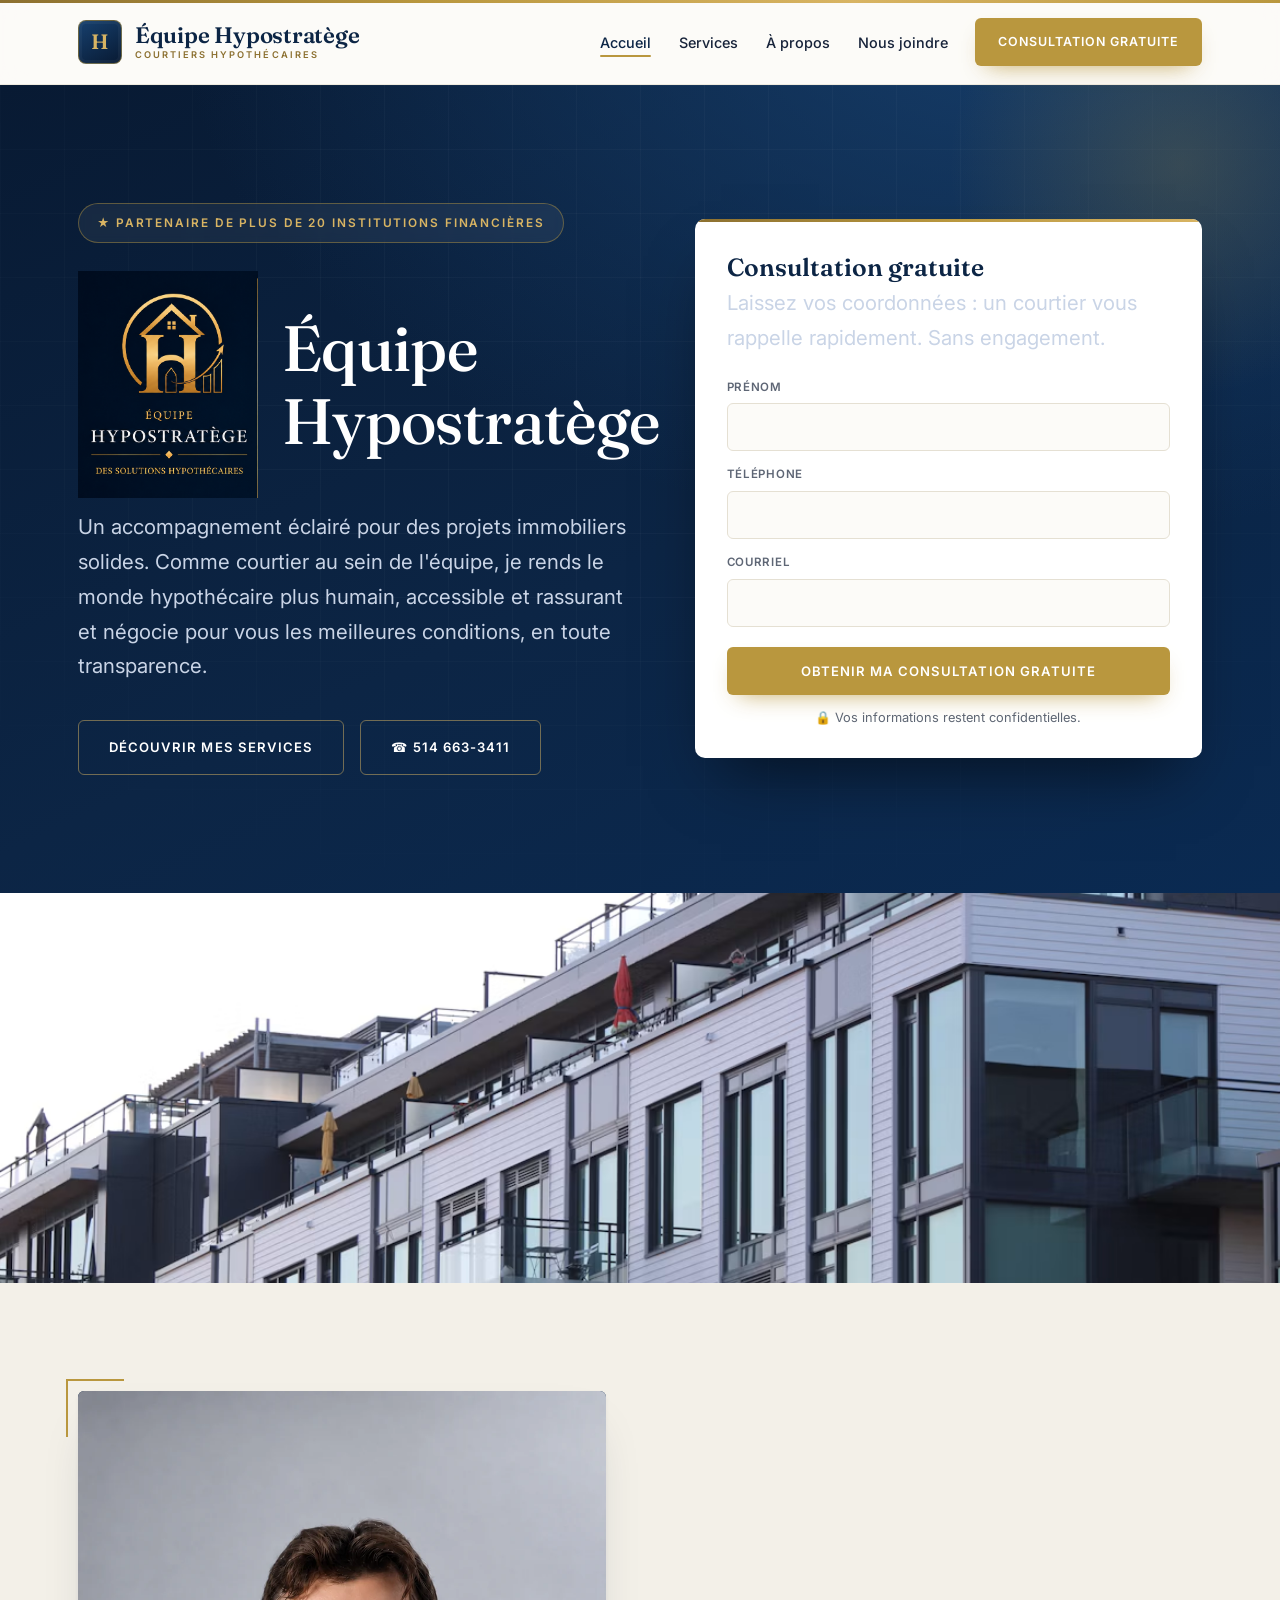
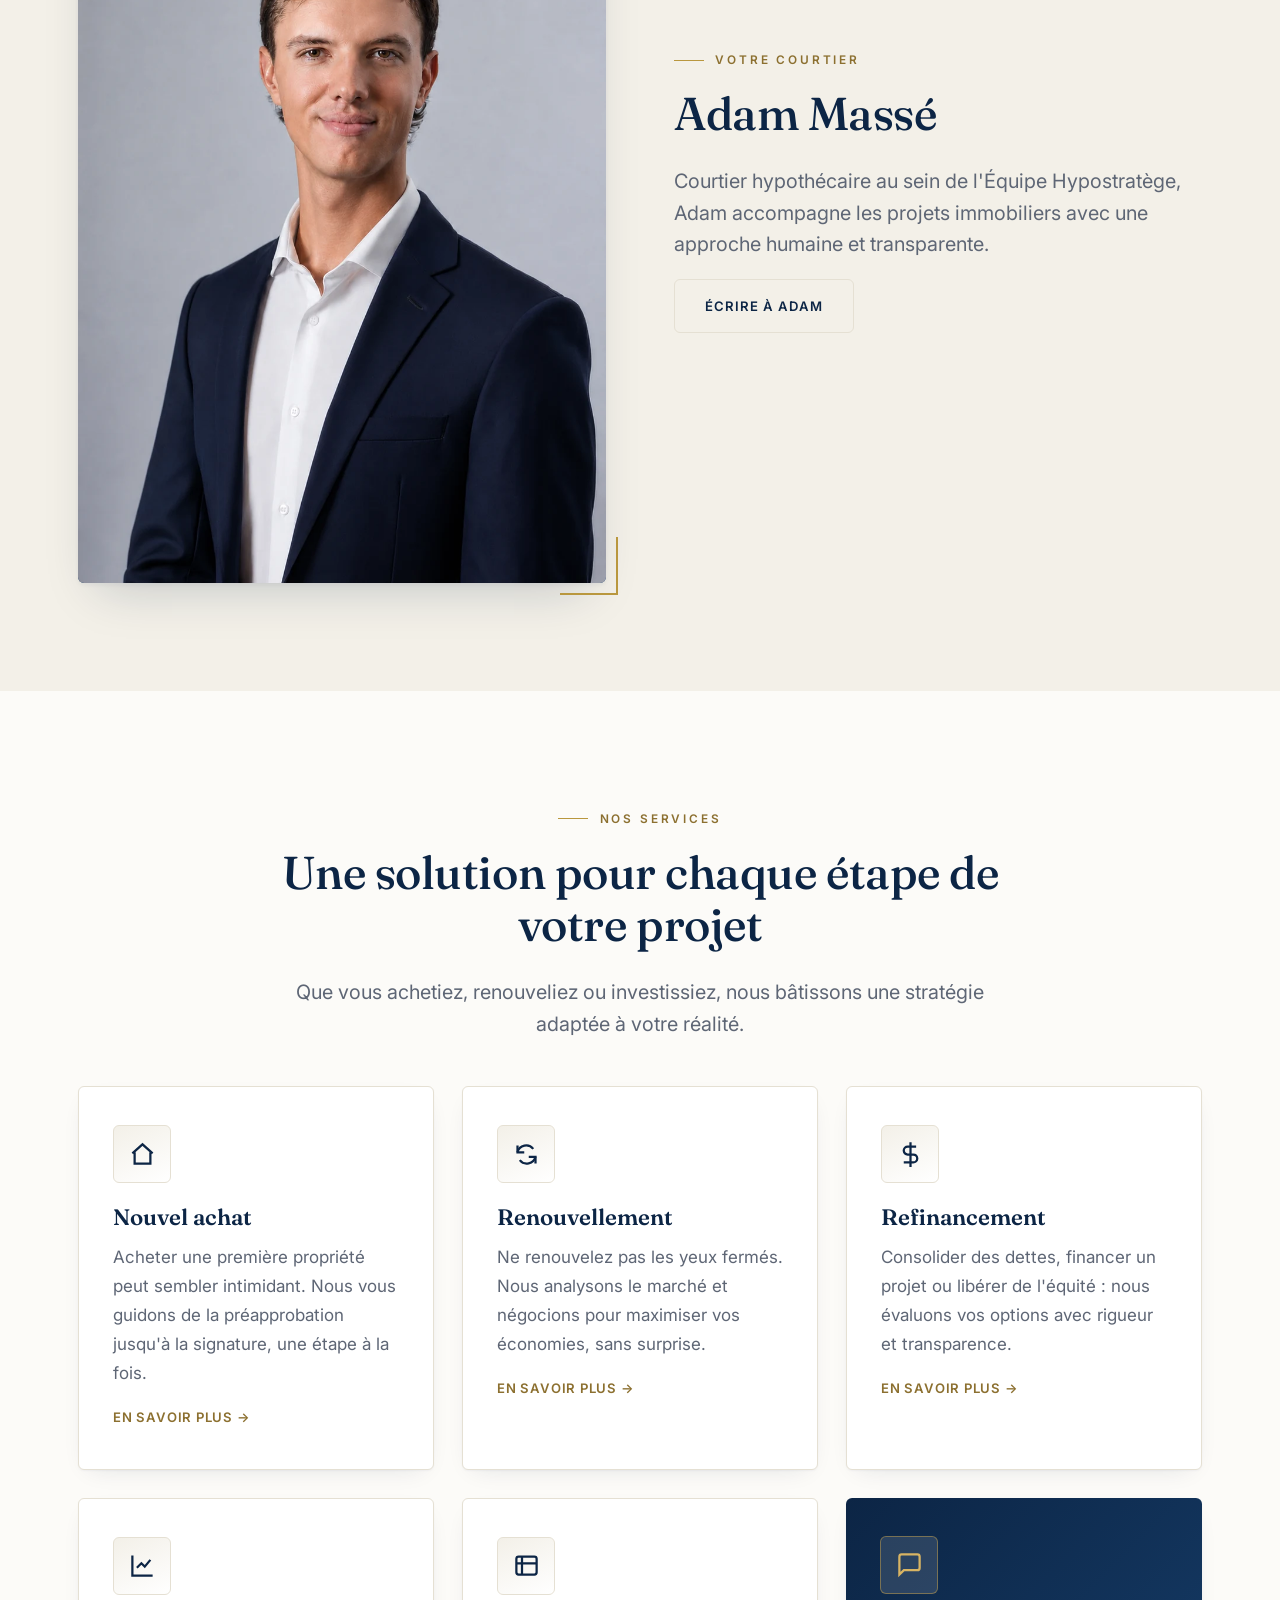
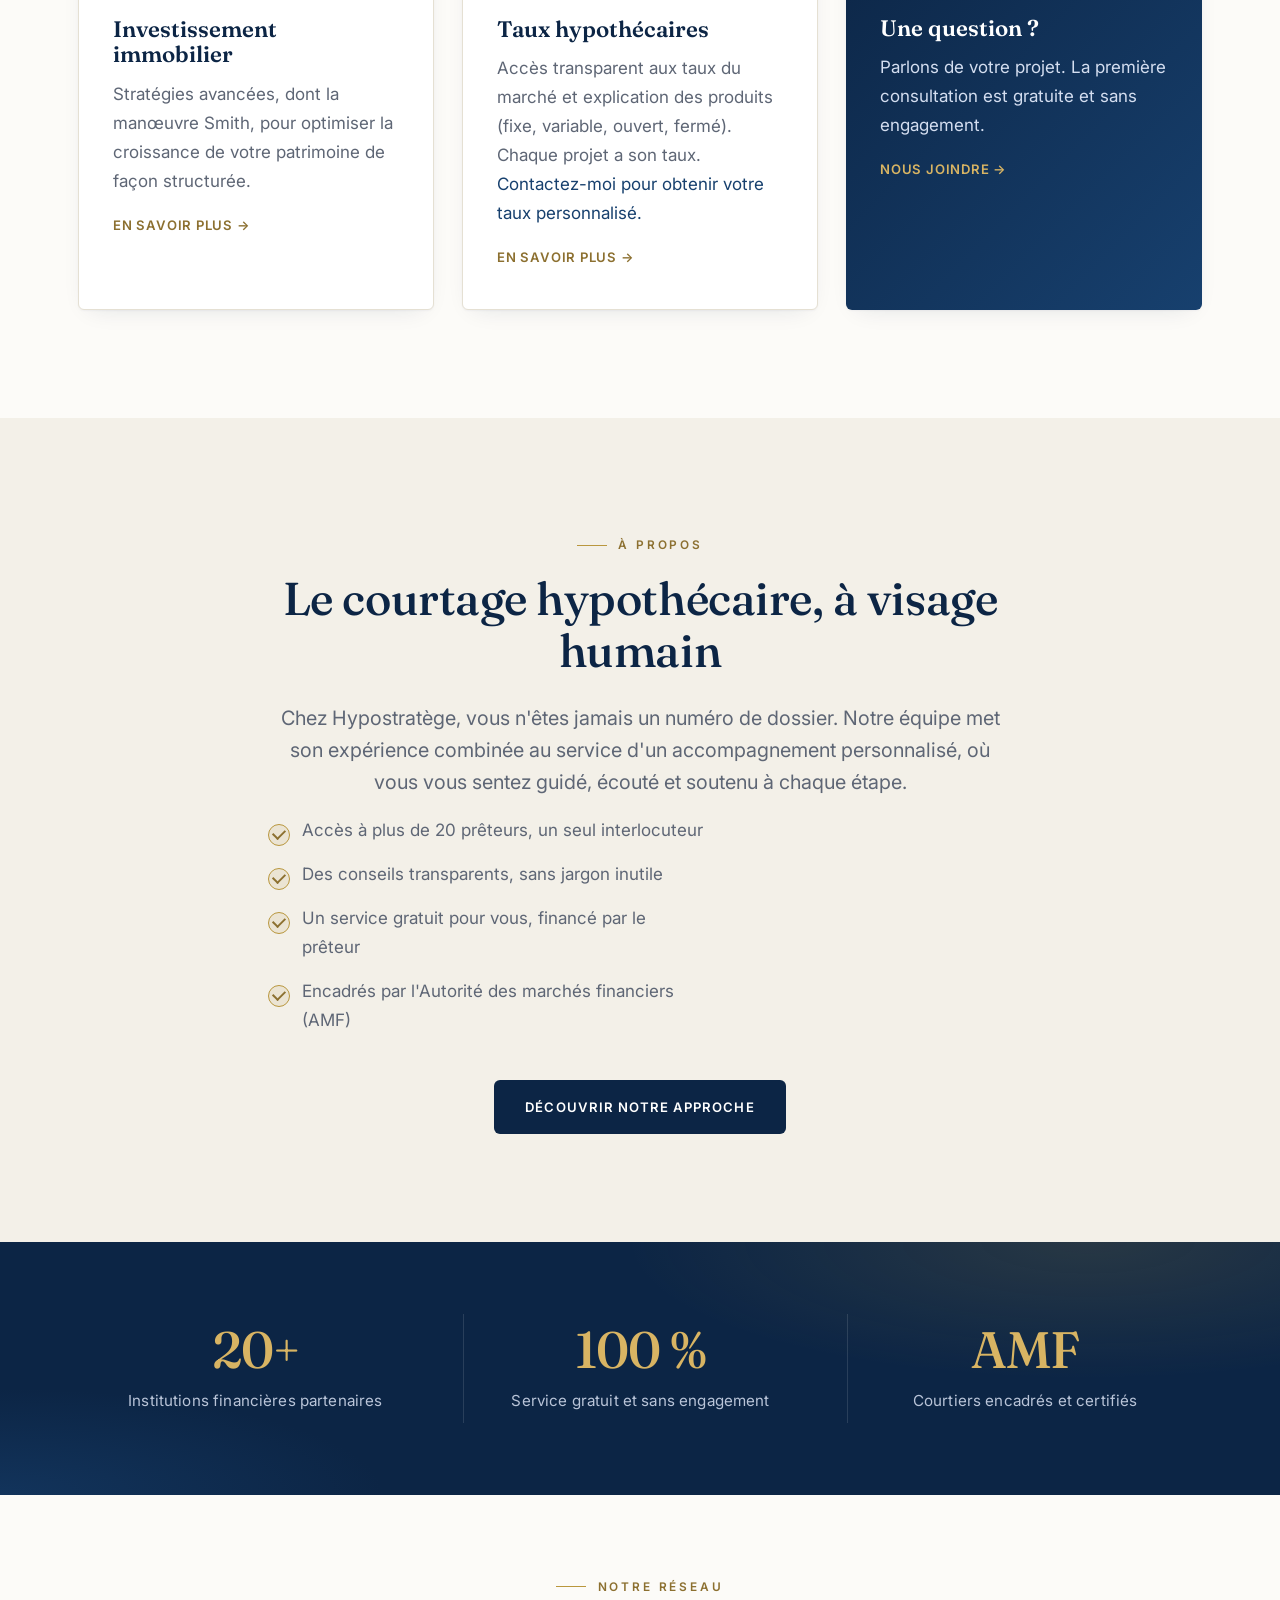
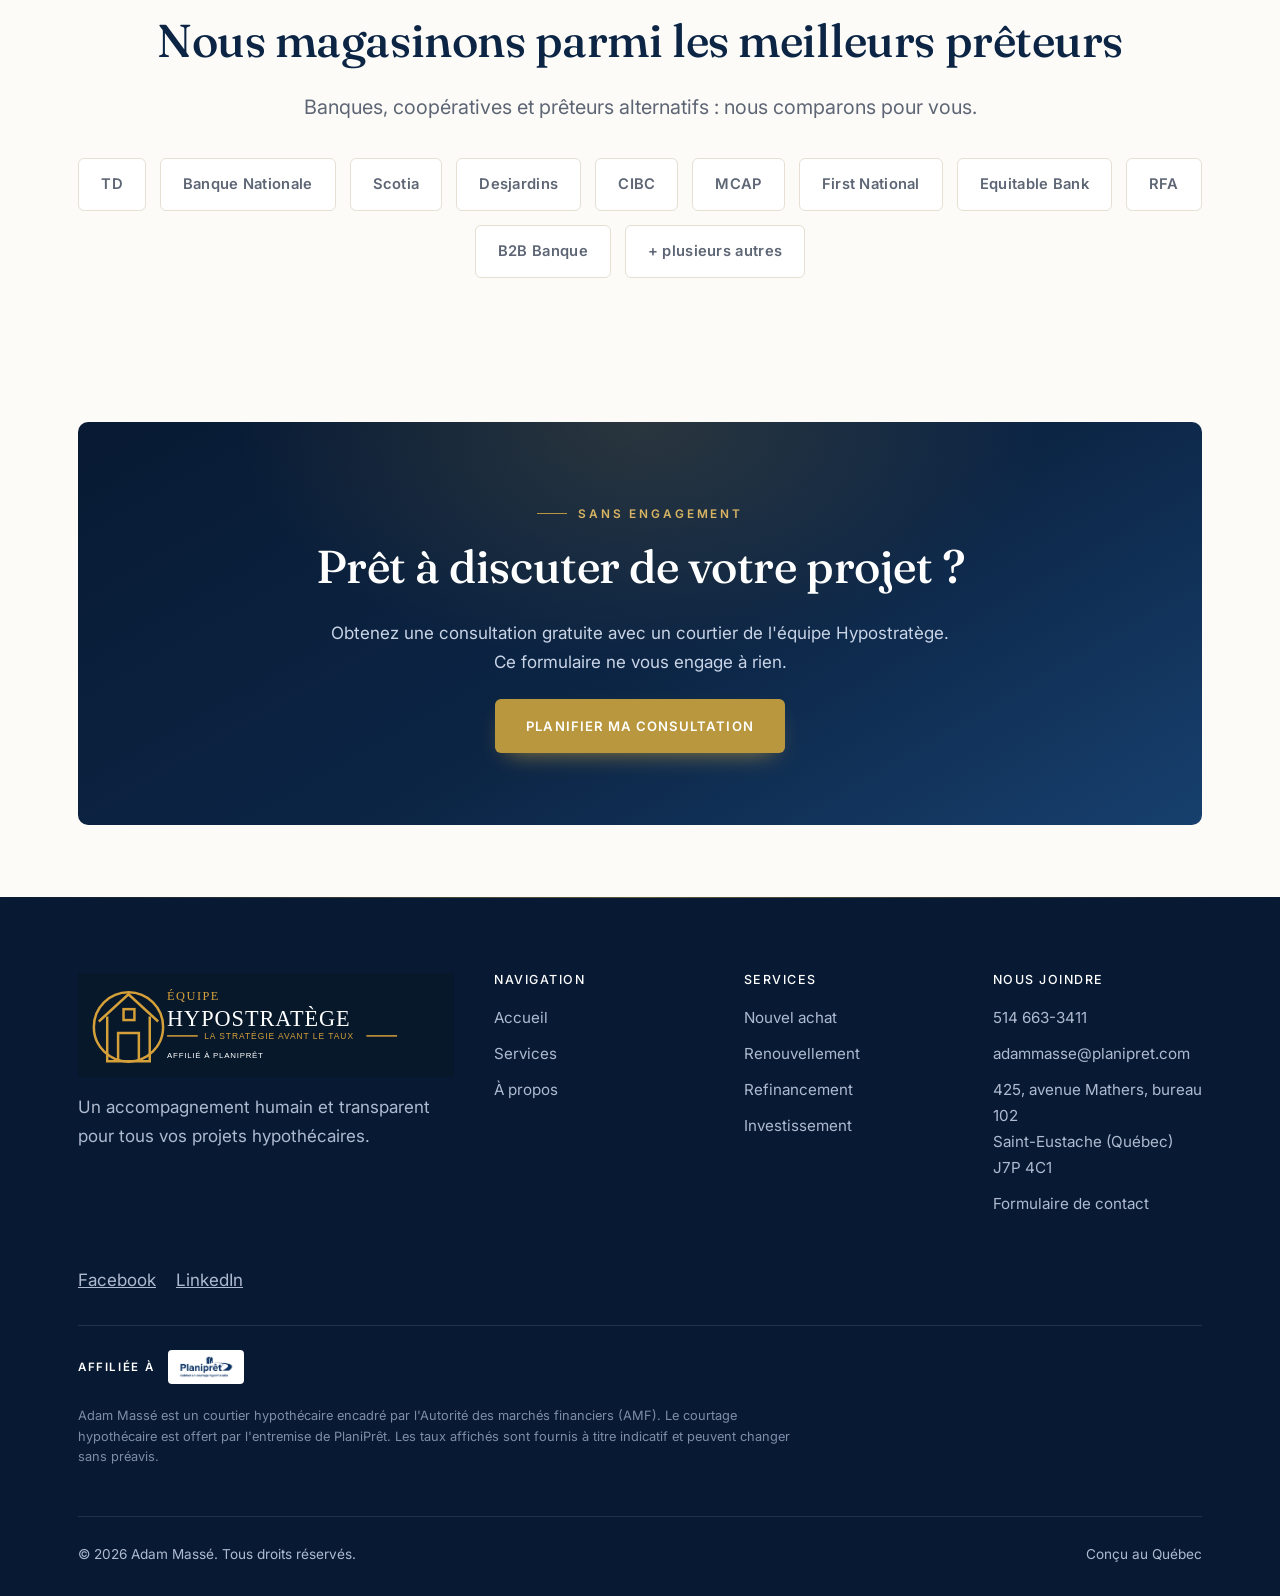
==== commit 4a35935f: "update" ====
--- a/index.html
+++ b/index.html
@@ -3,7 +3,8 @@
 <head>
   <meta charset="UTF-8" />
   <meta name="viewport" content="width=device-width, initial-scale=1.0" />
-  <title>Adam Massé — Courtier hypothécaire | Accompagnement humain et éclairé</title>
+  <link rel="icon" href="/assets/images/logo-hypostratege-officiel.png" />
+  <title>Équipe Hypostratège — Adam Massé, courtier hypothécaire</title>
   <meta name="description" content="Adam Massé, votre courtier hypothécaire. Achat, renouvellement, refinancement et investissement immobilier. Un accompagnement humain, transparent et sur mesure." />
   <link rel="preconnect" href="https://fonts.googleapis.com" />
   <link rel="preconnect" href="https://fonts.gstatic.com" crossorigin />
@@ -16,8 +17,8 @@
   <header class="site-header">
     <div class="container nav">
       <a href="/" class="brand">
-        <span class="brand__mark">A</span>
-        <span class="brand__name">Adam Massé<small>Courtier hypothécaire</small></span>
+        <span class="brand__mark" aria-hidden="true">H</span>
+        <span class="brand__name">Équipe Hypostratège<small>Courtiers hypothécaires</small></span>
       </a>
       <button class="nav__toggle" aria-label="Menu"><span></span><span></span><span></span></button>
       <ul class="nav__links">
@@ -35,8 +36,11 @@
     <div class="container hero__grid">
       <div class="hero__content">
         <span class="hero__badge">★ Partenaire de plus de 20 institutions financières</span>
-        <h1>Un accompagnement <em>éclairé</em> pour des projets immobiliers solides</h1>
-        <p>En tant que courtier hypothécaire, je rends le monde hypothécaire plus humain, accessible et rassurant. Je négocie pour vous les meilleures conditions, en toute transparence.</p>
+        <div class="hero__brandline">
+          <img src="/assets/images/logo-hypostratege-officiel.png" alt="Logo vertical de l’Équipe Hypostratège" />
+          <h1>Équipe Hypostratège</h1>
+        </div>
+        <p>Un accompagnement éclairé pour des projets immobiliers solides. Comme courtier au sein de l'équipe, je rends le monde hypothécaire plus humain, accessible et rassurant et négocie pour vous les meilleures conditions, en toute transparence.</p>
         <div class="hero__actions">
           <a href="/services/" class="btn btn--ghost-light">Découvrir mes services</a>
           <a href="tel:+15146633411" class="btn btn--ghost-light">☎ 514 663-3411</a>
@@ -75,6 +79,24 @@
     </div>
   </section>
 
+  <section class="property-showcase" aria-label="Immeuble résidentiel">
+    <img src="/assets/images/condo.png" alt="Immeuble de condos moderne" loading="lazy" decoding="async" />
+  </section>
+
+  <section class="section section--cloud">
+    <div class="container split">
+      <div class="split__media">
+        <img src="/assets/images/adam.webp" alt="Adam Massé, courtier hypothécaire de l'Équipe Hypostratège" loading="lazy" />
+      </div>
+      <div>
+        <span class="eyebrow">Votre courtier</span>
+        <h2>Adam Massé</h2>
+        <p class="lead">Courtier hypothécaire au sein de l'Équipe Hypostratège, Adam accompagne les projets immobiliers avec une approche humaine et transparente.</p>
+        <a href="mailto:adammasse@planipret.com" class="btn btn--ghost">Écrire à Adam</a>
+      </div>
+    </div>
+  </section>
+
   <!-- ===== SERVICES ===== -->
   <section class="section" id="services">
     <div class="container">
@@ -111,7 +133,7 @@
         <div class="card">
           <div class="card__icon"><svg viewBox="0 0 24 24" fill="none" stroke="currentColor" stroke-width="2"><rect x="3" y="4" width="18" height="16" rx="2"/><path d="M3 10h18M8 4v16"/></svg></div>
           <h3>Taux hypothécaires</h3>
-          <p>Accès transparent aux taux du marché et explication des produits (fixe, variable, ouvert, fermé) pour décider en toute confiance.</p>
+          <p>Accès transparent aux taux du marché et explication des produits (fixe, variable, ouvert, fermé). Chaque projet a son taux. <a href="mailto:adammasse@planipret.com">Contactez-moi pour obtenir votre taux personnalisé.</a></p>
           <a href="/services/" class="card__link">En savoir plus →</a>
         </div>
         <div class="card" style="background:linear-gradient(135deg,var(--royal),var(--royal-light));border:0;color:#fff;">
@@ -186,7 +208,7 @@
     <div class="container">
       <div class="footer-grid">
         <div class="footer-brand">
-          <a href="/" class="brand"><span class="brand__mark">A</span><span class="brand__name">Adam Massé<small>Courtier hypothécaire</small></span></a>
+          <a href="/" class="brand"><img class="brand__logo" src="/assets/images/logo-hypostratege.svg" alt="Équipe Hypostratège" /></a>
           <p style="margin-top:16px;max-width:34ch;">Un accompagnement humain et transparent pour tous vos projets hypothécaires.</p>
         </div>
         <div>
--- a/css/styles.css
+++ b/css/styles.css
@@ -184,6 +184,7 @@
   letter-spacing: -0.01em;
 }
 .brand:hover { color: var(--royal); }
+.brand__logo { display: block; width: 400px; max-width: 100%; height: auto; flex: 0 0 auto; }
 .brand__mark {
   width: 44px; height: 44px;
   border-radius: 8px;
@@ -279,6 +280,9 @@
 /* Héro en deux colonnes : texte + formulaire rapide */
 .hero__grid { display: grid; grid-template-columns: 1.05fr .95fr; gap: 56px; align-items: center; }
 .hero__content { max-width: 620px; }
+.hero__brandline { display: grid; grid-template-columns: 180px minmax(0, 1fr); gap: 24px; align-items: center; margin: 0 0 12px; }
+.hero__brandline img { display: block; width: 100%; max-height: 250px; object-fit: contain; }
+.hero__brandline h1 { margin: 0; }
 
 .hero-form {
   position: relative;
@@ -303,6 +307,9 @@
 .hero-form .form__note { font-size: .8rem; color: var(--muted); text-align: center; margin: 12px 0 0; }
 .hero-form .form__success { display: none; background: #EEF6EF; border: 1px solid #BBE0C1; color: #1C6B30; padding: 13px 15px; border-radius: var(--radius); margin-bottom: 14px; font-size: .94rem; }
 
+.property-showcase { height: clamp(230px, 34vw, 390px); overflow: hidden; background: var(--royal-dark); }
+.property-showcase img { width: 100%; height: 100%; object-fit: cover; object-position: center top; }
+
 /* ---------- Grilles / cartes ---------- */
 .grid { display: grid; gap: 28px; }
 .grid--2 { grid-template-columns: repeat(2, 1fr); }
@@ -352,7 +359,7 @@
   display: grid; place-items: center;
   color: rgba(216,180,99,.85);
 }
-.split__media img { width: 100%; height: 100%; object-fit: cover; border-radius: inherit; }
+.split__media img { width: 100%; height: 100%; object-fit: cover; object-position: center top; border-radius: inherit; }
 /* Cadres d'angle dorés (motif architectural) */
 .split__media::before,
 .split__media::after {
@@ -508,12 +515,14 @@
   background: linear-gradient(90deg, transparent, rgba(184,151,62,.5), transparent);
 }
 .site-footer h4 { color: #fff; font-family: var(--font-sans); font-size: .78rem; letter-spacing: .12em; text-transform: uppercase; margin-bottom: 18px; }
-.footer-grid { display: grid; grid-template-columns: 1.5fr 1fr 1fr 1fr; gap: 40px; }
+.footer-grid { display: grid; grid-template-columns: 1.8fr 1fr 1fr 1fr; gap: 40px; }
 .site-footer a { color: #AEBAD0; }
 .site-footer a:hover { color: var(--gold-light); }
 .site-footer ul { list-style: none; padding: 0; margin: 0; }
 .site-footer li { margin-bottom: 10px; font-size: .95rem; }
 .footer-brand .brand { color: #fff; }
+.footer-brand .brand__logo { width: 380px; }
+.footer-brand > p { color: #AEBAD0; }
 .footer-brand .brand__name small { color: var(--gold-light); }
 .footer-bottom { border-top: 1px solid rgba(255,255,255,.1); margin-top: 48px; padding-top: 26px; font-size: .85rem; display: flex; justify-content: space-between; flex-wrap: wrap; gap: 10px; }
 .footer-disclaimer { font-size: .8rem; color: #7E8CA8; margin-top: 22px; max-width: 90ch; line-height: 1.6; }
@@ -572,7 +581,7 @@
 /* ---------- Responsive ---------- */
 
 /* Barre de navigation : bascule en menu déroulant dès 1024px */
-@media (max-width: 1024px) {
+@media (max-width: 1180px) {
   .nav__toggle { display: flex; }
   .nav__links {
     position: absolute; top: 100%; left: 0; right: 0;
@@ -595,6 +604,7 @@
 @media (max-width: 960px) {
   .hero__grid { grid-template-columns: 1fr; gap: 40px; }
   .hero__content { max-width: none; }
+  .hero__brandline { grid-template-columns: 160px minmax(0, 1fr); }
   .hero .container { padding-top: 84px; padding-bottom: 84px; }
   .grid--3, .grid--4 { grid-template-columns: repeat(2, 1fr); }
   .split { grid-template-columns: 1fr; gap: 44px; }
@@ -608,6 +618,10 @@
   body { font-size: 16px; }
   .section { padding: 74px 0; }
   .nav { height: 74px; }
+  .brand__logo { width: 300px; max-width: calc(100vw - 110px); }
+  .footer-brand .brand__logo { width: 320px; }
+  .hero__brandline { grid-template-columns: 1fr; text-align: center; }
+  .hero__brandline img { width: 180px; justify-self: center; }
   .grid--3, .grid--4, .grid--2 { grid-template-columns: 1fr; }
   .form { padding: 28px 22px; }
   .form .row { grid-template-columns: 1fr; gap: 0; }
